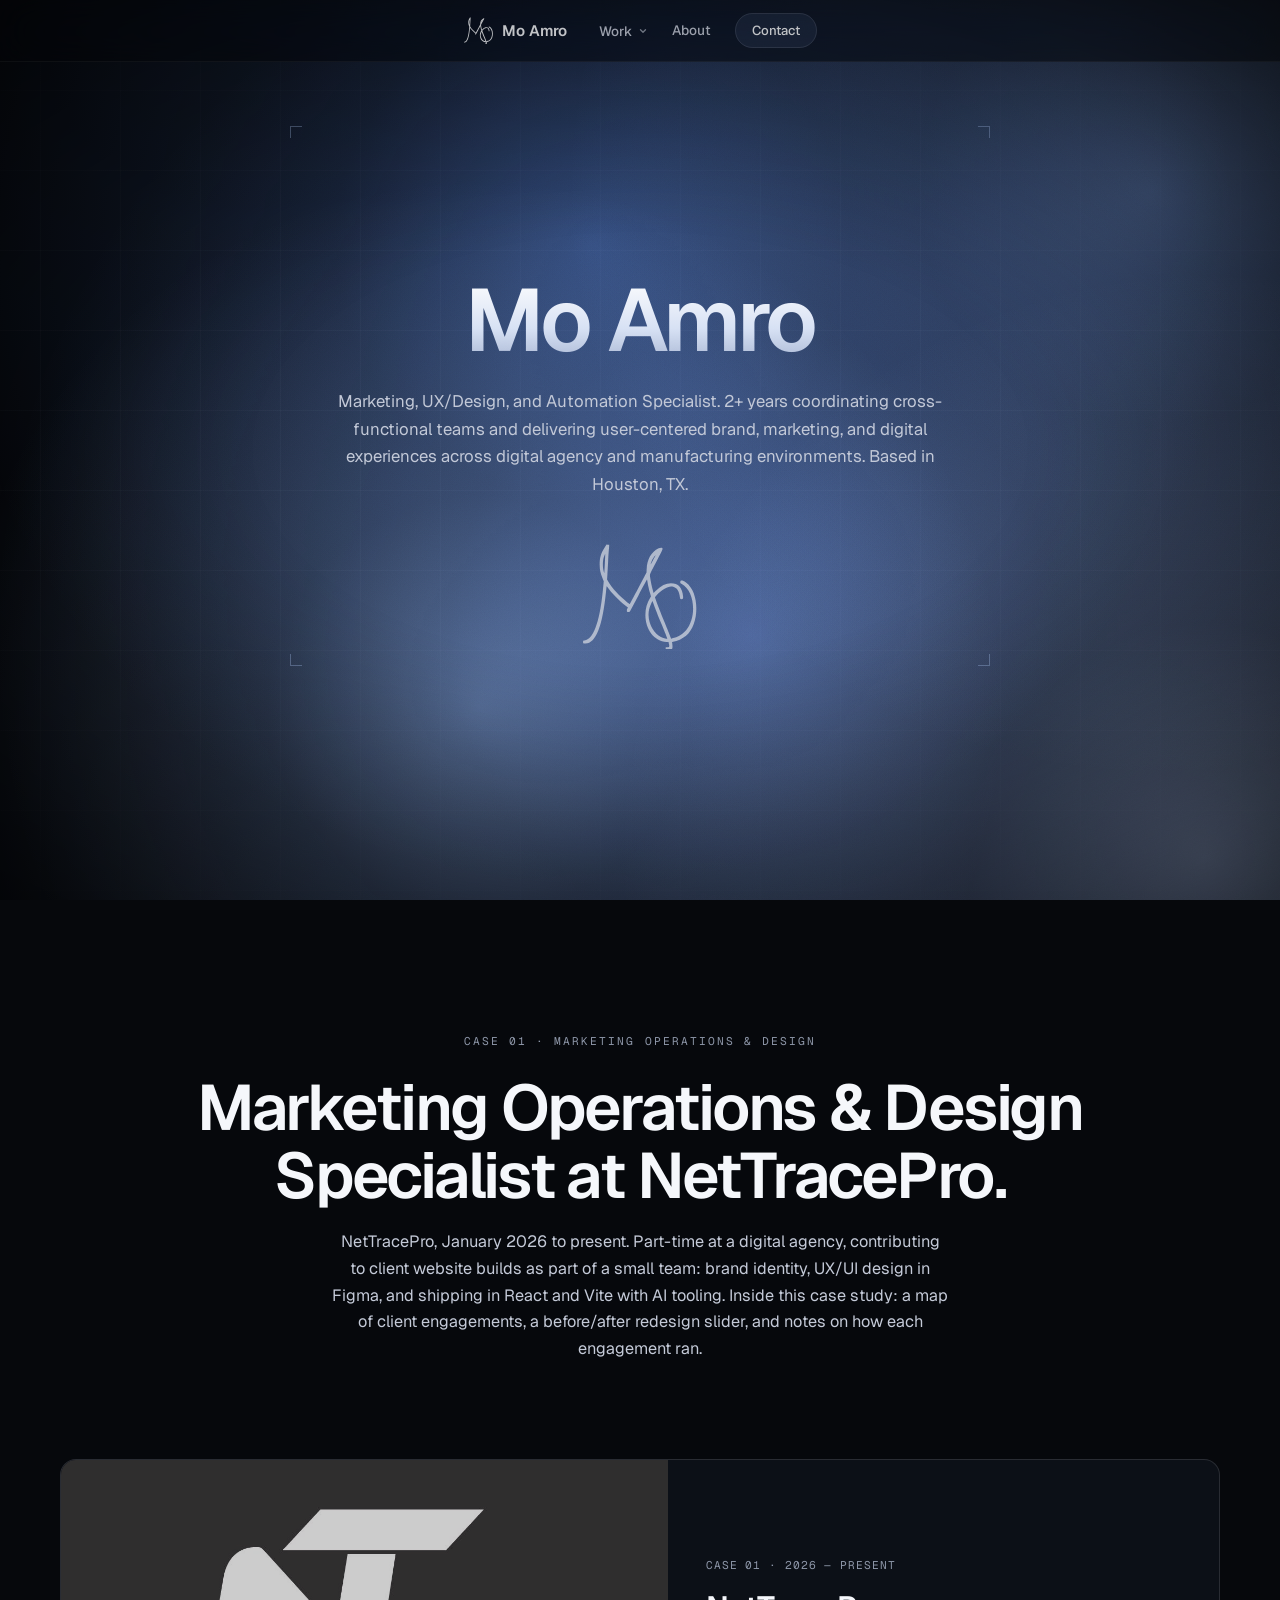
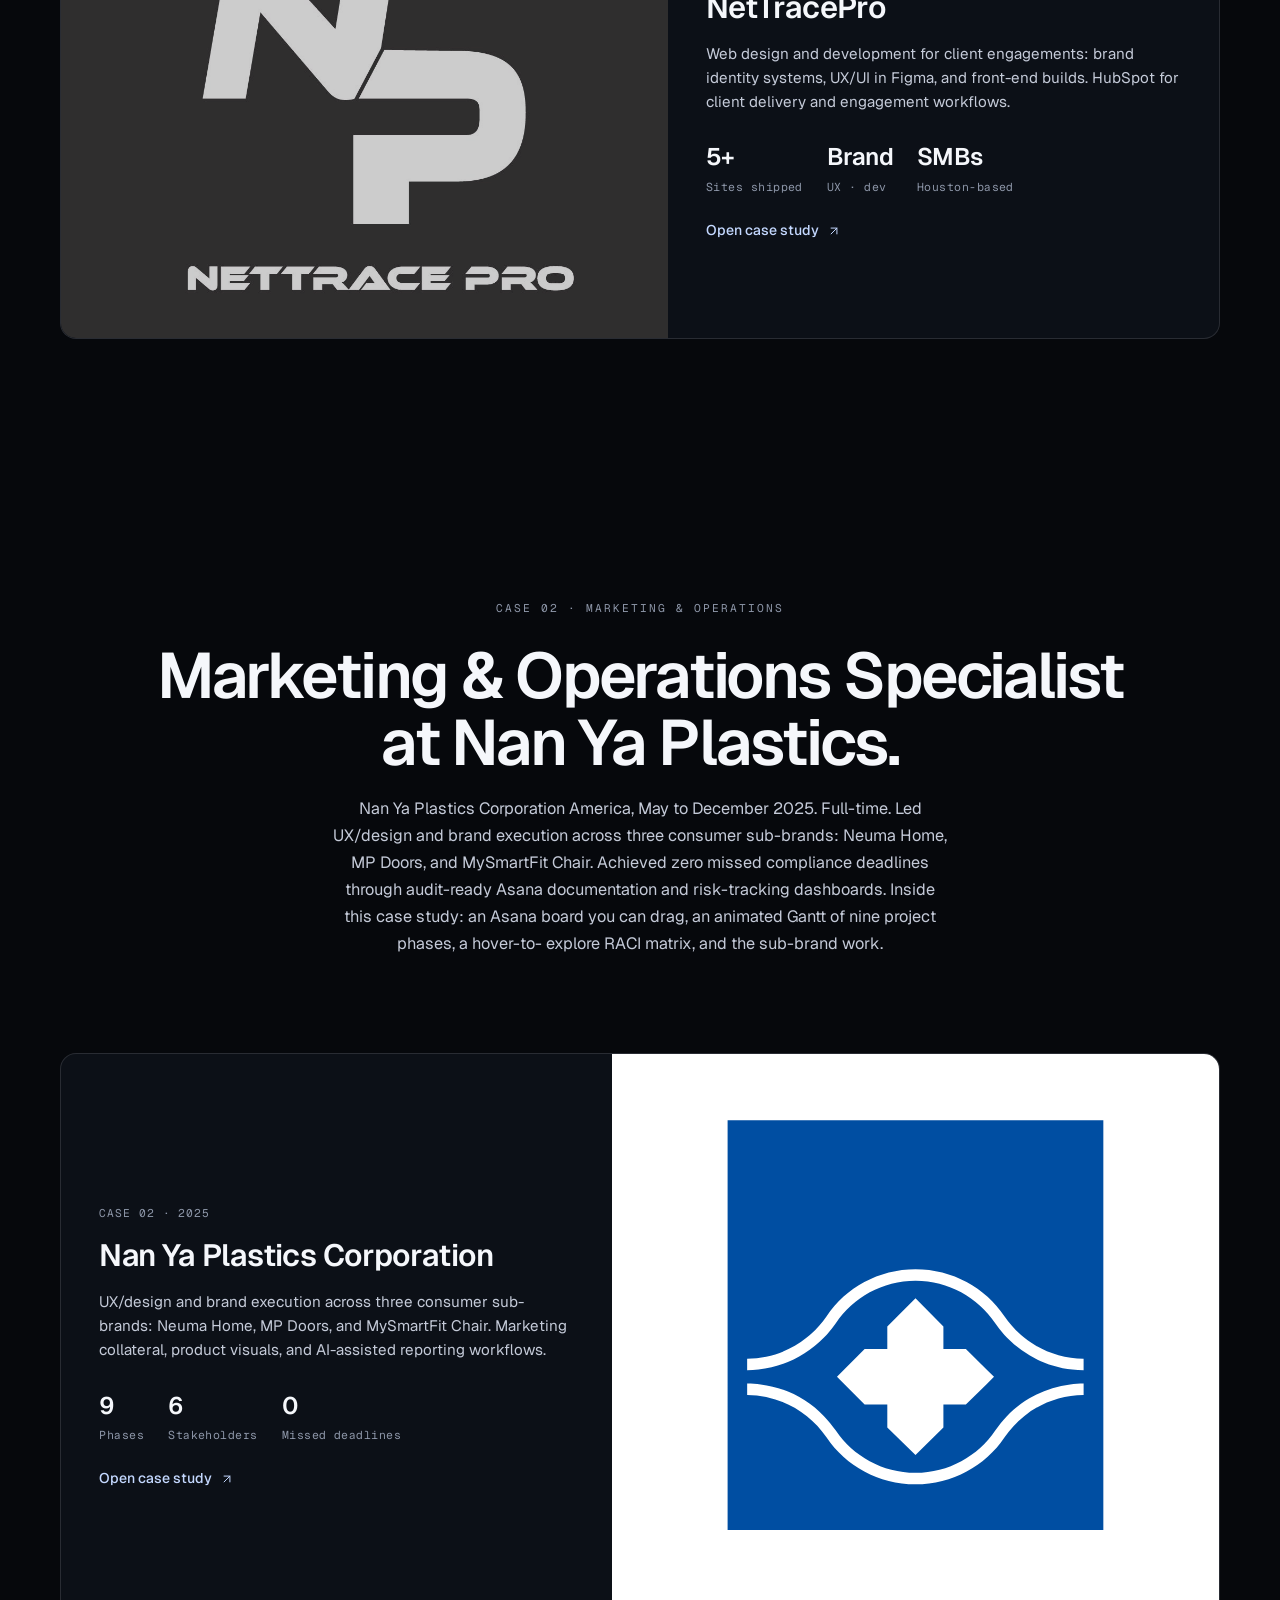
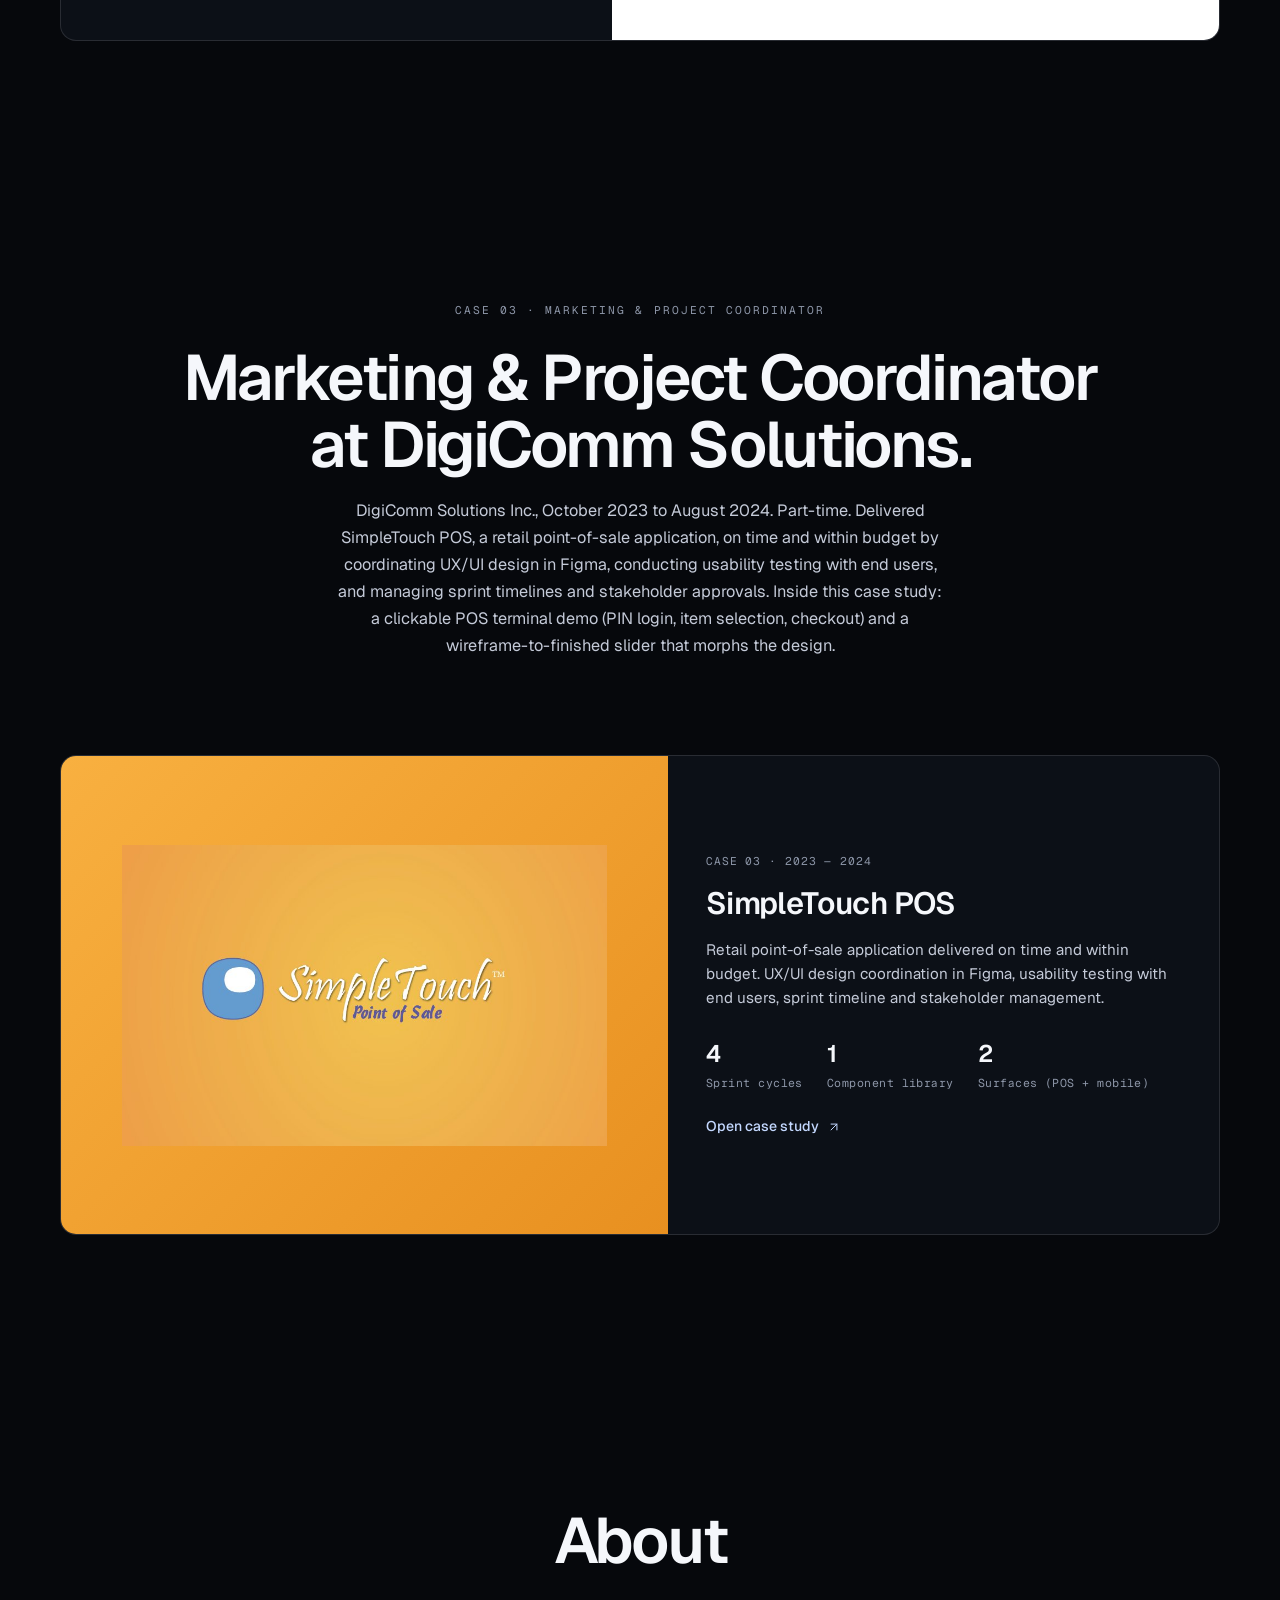
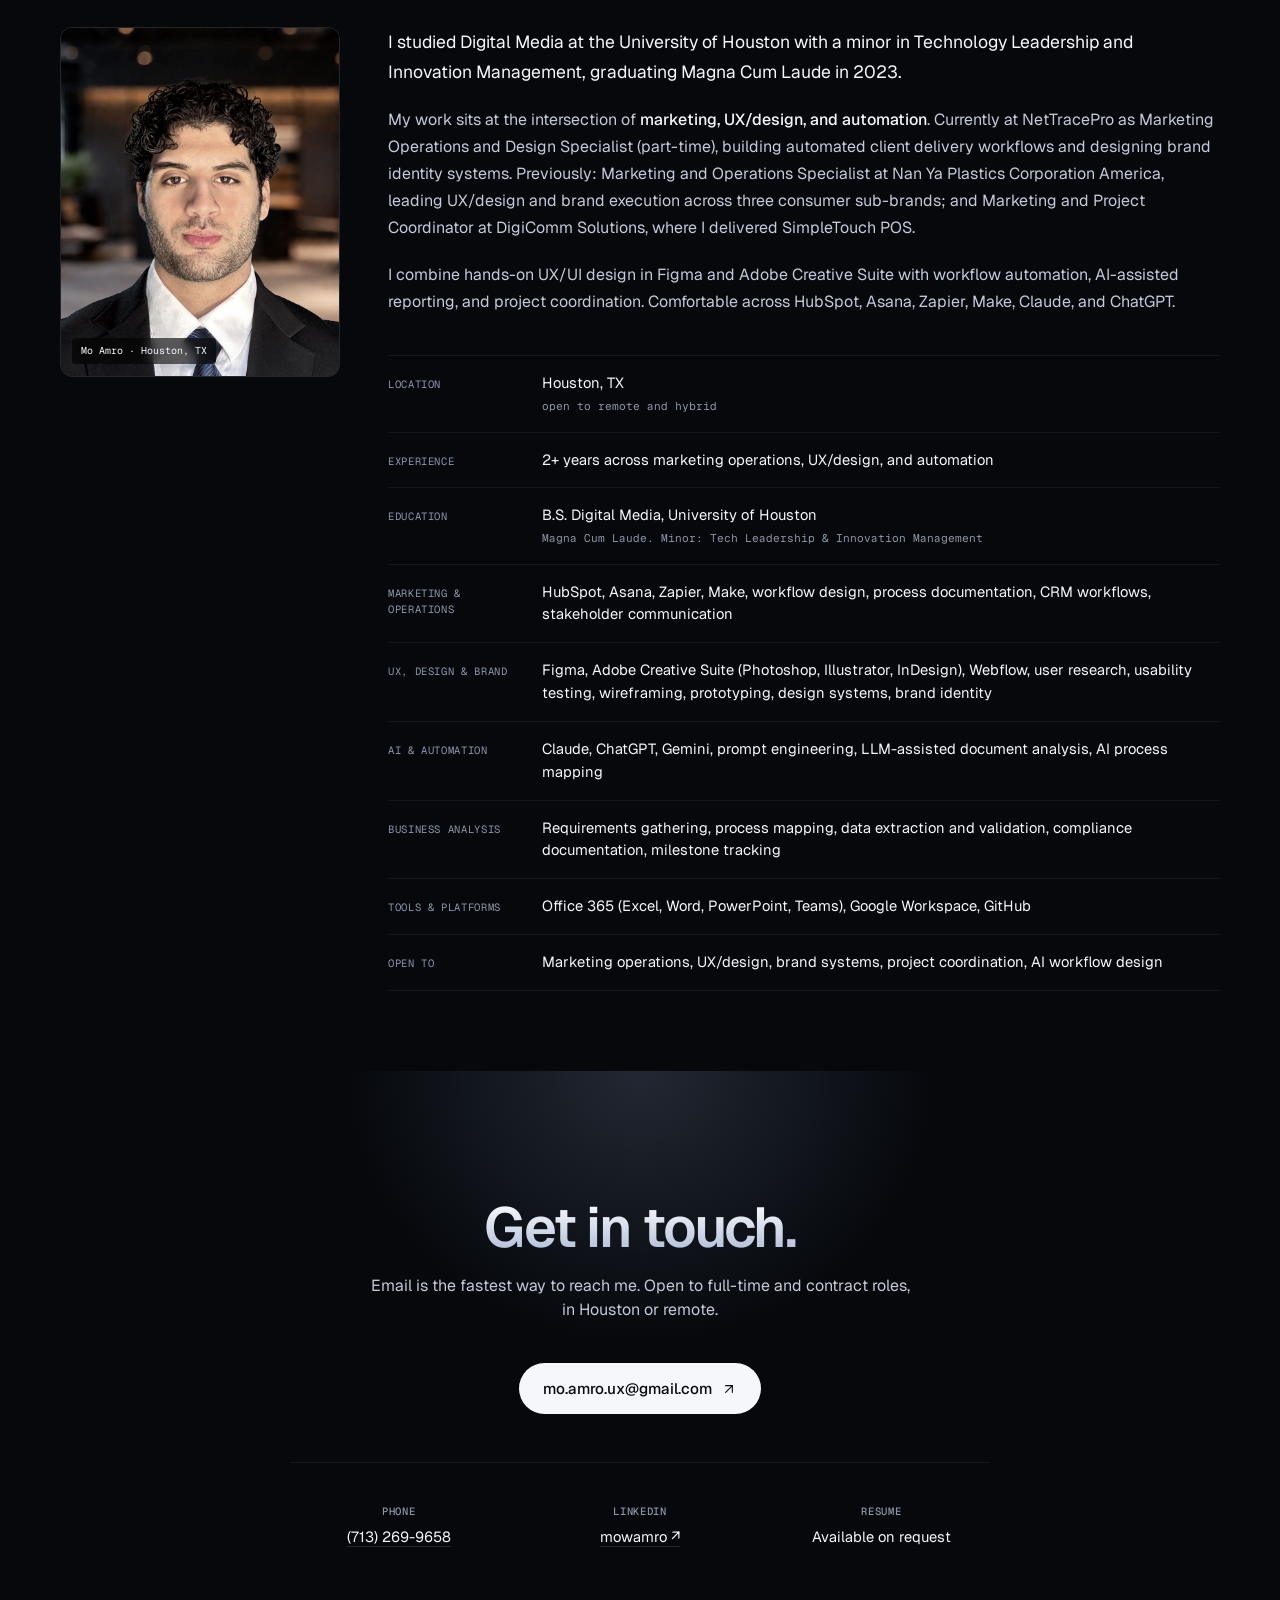
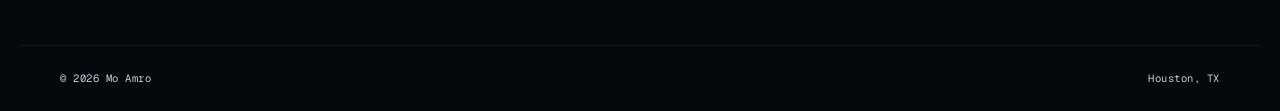
==== index.html @ aa701a17 "Initial portfolio build" ====
<!doctype html>
<html lang="en">
<head>
<meta charset="utf-8" />
<meta name="viewport" content="width=device-width,initial-scale=1" />
<title>Mo Amro · Marketing, UX/Design, Automation</title>
<meta name="description" content="Mo Amro. Marketing, UX/Design, and Automation Specialist in Houston, TX. Portfolio of work across NetTracePro, Nan Ya Plastics, and DigiComm." />
<meta name="theme-color" content="#06080c" />
<link rel="icon" href="data:image/svg+xml,%3Csvg xmlns='http://www.w3.org/2000/svg' viewBox='0 0 100 100'%3E%3Crect width='100' height='100' rx='20' fill='%2306080c'/%3E%3Ctext x='50' y='66' font-family='sans-serif' font-weight='700' font-size='52' text-anchor='middle' fill='%238ab4ff'%3EM%3C/text%3E%3C/svg%3E" />

<link rel="stylesheet" href="/assets/site.css">
</head>
<body>

<div class="grid-bg"></div>

<nav class="site-nav">
 <a href="/" class="mark">
      <svg class="mark-svg" viewBox="0 0 540 490" aria-hidden="true">
        <path fill="currentColor" d="M386.2,486.2 L386.5,482.5L393.5,482.2 C402.9,481.8 403.6,480.2 400.4,466.4 L398.7,459.3L390.1,458.7 C335.5,454.8 295.7,404.0 295.7,338.5 C295.7,309.6 302.8,284.5 318.3,259.6 L320.7,255.8L316.3,240.7 C311.5,223.7 306.7,202.7 304.9,190.0 C304.2,185.3 303.4,181.2 303.1,180.8 C302.8,180.5 285.3,212.6 264.3,252.3 L226.2,324.5L221.0,324.8 C218.1,325.0 215.2,324.6 214.4,323.9 C212.2,322.1 212.7,315.5 215.5,310.0 L218.0,305.1L207.8,297.3 C178.3,275.0 143.0,239.0 127.2,215.3 C125.3,212.3 123.5,210.2 123.3,210.4 C123.0,210.7 121.8,221.1 120.5,233.7 C104.7,389.2 75.5,463.4 29.3,465.8 C19.2,466.3 18.0,465.6 18.0,459.1 C18.0,453.6 19.2,452.0 23.7,452.0 C25.5,452.0 29.1,451.3 31.7,450.4 C69.4,437.6 95.4,354.9 108.5,206.2 L110.1,187.9L105.1,176.2 C95.4,153.5 92.0,137.1 92.0,112.9 C92.0,82.5 98.8,60.3 116.3,34.2 L122.5,24.9L128.5,25.2 L134.5,25.5L134.4,31.5 C134.4,34.8 133.8,41.5 133.2,46.5 C132.6,51.5 131.1,73.7 130.0,96.0 C128.9,118.3 127.3,146.5 126.5,158.7 L125.0,180.9L129.6,188.7 C148.4,220.6 179.2,254.2 215.4,282.4 C220.8,286.6 225.7,289.7 226.1,289.3 C226.6,288.8 243.6,257.1 263.8,218.9 L300.7,149.4L301.3,135.4 C303.6,89.6 321.2,58.6 354.7,41.6 C360.4,38.8 368.6,38.0 370.8,40.2 C374.5,43.9 372.9,47.5 344.0,102.0 C312.5,161.4 314.8,155.1 317.6,175.2 C319.6,190.1 323.2,207.0 328.1,225.5 L332.1,240.5L342.3,230.4 C365.0,208.1 387.3,197.0 409.6,197.0 C442.6,197.0 460.7,216.6 463.6,255.4 C464.4,266.4 463.5,268.0 456.6,268.0 C451.2,268.0 450.3,266.9 449.5,260.0 C446.2,231.1 435.5,215.9 415.6,211.8 C398.5,208.2 368.4,224.7 346.5,249.8 L338.2,259.3L342.2,270.9 C349.6,292.5 362.8,326.4 380.3,368.6 C389.9,391.7 400.6,418.0 404.0,427.1 C407.4,436.1 410.3,443.7 410.5,443.8 C411.5,444.9 432.3,438.5 440.4,434.7 C470.1,420.6 489.2,397.6 500.3,362.3 C520.5,298.4 500.9,223.9 457.9,201.0 C451.9,197.8 451.0,196.6 451.0,191.9 C451.0,181.7 460.8,182.4 476.6,193.5 C538.1,237.1 538.2,378.9 476.9,430.9 C461.2,444.2 437.4,455.1 419.0,457.6 C414.8,458.1 414.0,458.6 414.5,459.9 C415.7,462.9 417.0,478.2 416.5,481.9 C415.0,490.9 416.7,490.0 400.4,490.0 L385.9,490.0L386.2,486.2 Z M391.1,437.2 C386.8,425.7 381.7,413.0 366.5,376.5 C349.7,336.1 341.6,315.7 333.5,293.2 L327.3,276.0L322.2,286.7 C308.1,316.6 306.0,345.2 315.9,374.0 C329.3,413.3 355.2,438.4 388.2,443.9 C391.1,444.4 393.6,444.8 393.7,444.9 C393.8,444.9 392.7,441.5 391.1,437.2 Z M115.0,109.2 C116.2,86.5 117.0,67.6 116.7,67.4 C115.9,66.5 110.4,81.9 108.4,90.5 C105.3,103.9 105.8,126.4 109.5,140.9 C111.1,147.2 112.5,151.9 112.6,151.4 C112.8,150.9 113.9,131.9 115.0,109.2 Z M334.9,84.8 C338.9,77.2 341.9,71.0 341.7,71.0 C341.4,71.0 338.7,74.3 335.7,78.2 C329.3,86.6 324.9,94.9 321.4,105.1 C316.9,118.6 317.5,117.7 334.9,84.8 Z"/>
      </svg>
      <span class="mark-text">Mo Amro</span>
    </a>
 <ul>
 <li class="nav-has-drop">
 <button type="button" class="nav-drop-trigger" aria-haspopup="true" aria-expanded="false">
 Work
 <svg class="nav-caret" width="10" height="10" viewBox="0 0 12 12" fill="none" stroke="currentColor" stroke-width="1.6" stroke-linecap="round" stroke-linejoin="round" aria-hidden="true"><path d="M3 4.5l3 3 3-3"/></svg>
 </button>
 <div class="nav-drop">
 <a href="/case/nettracepro" data-nav="nettracepro" class="nav-drop-item">
 <div class="nav-drop-num">01</div>
 <div class="nav-drop-meta">
 <div class="nav-drop-title">NetTracePro</div>
 <div class="nav-drop-sub">Marketing operations &amp; design</div>
 </div>
 </a>
 <a href="/case/nan-ya-plastics" data-nav="nan-ya-plastics" class="nav-drop-item">
 <div class="nav-drop-num">02</div>
 <div class="nav-drop-meta">
 <div class="nav-drop-title">Nan Ya Plastics</div>
 <div class="nav-drop-sub">Marketing &amp; operations</div>
 </div>
 </a>
 <a href="/case/simpletouch" data-nav="simpletouch" class="nav-drop-item">
 <div class="nav-drop-num">03</div>
 <div class="nav-drop-meta">
 <div class="nav-drop-title">SimpleTouch POS</div>
 <div class="nav-drop-sub">Marketing &amp; project coordination</div>
 </div>
 </a>
 </div>
 </li>
 <li><a href="#about">About</a></li>
 <li class="cta-li"><a href="#contact" class="cta">Contact</a></li>
 </ul>
</nav>

<!-- ============ CINEMATIC HERO ============ -->
<header class="hero" id="top">
 <canvas class="hero-canvas" aria-hidden="true"></canvas>
 <div class="bracket-frame"><span></span><span></span><span></span><span></span></div>

 <div class="hero-inner">
 <h1 class="headline">
 Mo Amro
 </h1>

 <p class="hero-sub">
 Marketing, UX/Design, and Automation Specialist. 2+ years coordinating
 cross-functional teams and delivering user-centered brand, marketing,
 and digital experiences across digital agency and manufacturing
 environments. Based in Houston, TX.
 </p>
 <div class="hero-mark" aria-hidden="true">
  <svg viewBox="0 0 540 490" preserveAspectRatio="xMidYMid meet">
   <path fill="currentColor" d="M386.2,486.2 L386.5,482.5L393.5,482.2 C402.9,481.8 403.6,480.2 400.4,466.4 L398.7,459.3L390.1,458.7 C335.5,454.8 295.7,404.0 295.7,338.5 C295.7,309.6 302.8,284.5 318.3,259.6 L320.7,255.8L316.3,240.7 C311.5,223.7 306.7,202.7 304.9,190.0 C304.2,185.3 303.4,181.2 303.1,180.8 C302.8,180.5 285.3,212.6 264.3,252.3 L226.2,324.5L221.0,324.8 C218.1,325.0 215.2,324.6 214.4,323.9 C212.2,322.1 212.7,315.5 215.5,310.0 L218.0,305.1L207.8,297.3 C178.3,275.0 143.0,239.0 127.2,215.3 C125.3,212.3 123.5,210.2 123.3,210.4 C123.0,210.7 121.8,221.1 120.5,233.7 C104.7,389.2 75.5,463.4 29.3,465.8 C19.2,466.3 18.0,465.6 18.0,459.1 C18.0,453.6 19.2,452.0 23.7,452.0 C25.5,452.0 29.1,451.3 31.7,450.4 C69.4,437.6 95.4,354.9 108.5,206.2 L110.1,187.9L105.1,176.2 C95.4,153.5 92.0,137.1 92.0,112.9 C92.0,82.5 98.8,60.3 116.3,34.2 L122.5,24.9L128.5,25.2 L134.5,25.5L134.4,31.5 C134.4,34.8 133.8,41.5 133.2,46.5 C132.6,51.5 131.1,73.7 130.0,96.0 C128.9,118.3 127.3,146.5 126.5,158.7 L125.0,180.9L129.6,188.7 C148.4,220.6 179.2,254.2 215.4,282.4 C220.8,286.6 225.7,289.7 226.1,289.3 C226.6,288.8 243.6,257.1 263.8,218.9 L300.7,149.4L301.3,135.4 C303.6,89.6 321.2,58.6 354.7,41.6 C360.4,38.8 368.6,38.0 370.8,40.2 C374.5,43.9 372.9,47.5 344.0,102.0 C312.5,161.4 314.8,155.1 317.6,175.2 C319.6,190.1 323.2,207.0 328.1,225.5 L332.1,240.5L342.3,230.4 C365.0,208.1 387.3,197.0 409.6,197.0 C442.6,197.0 460.7,216.6 463.6,255.4 C464.4,266.4 463.5,268.0 456.6,268.0 C451.2,268.0 450.3,266.9 449.5,260.0 C446.2,231.1 435.5,215.9 415.6,211.8 C398.5,208.2 368.4,224.7 346.5,249.8 L338.2,259.3L342.2,270.9 C349.6,292.5 362.8,326.4 380.3,368.6 C389.9,391.7 400.6,418.0 404.0,427.1 C407.4,436.1 410.3,443.7 410.5,443.8 C411.5,444.9 432.3,438.5 440.4,434.7 C470.1,420.6 489.2,397.6 500.3,362.3 C520.5,298.4 500.9,223.9 457.9,201.0 C451.9,197.8 451.0,196.6 451.0,191.9 C451.0,181.7 460.8,182.4 476.6,193.5 C538.1,237.1 538.2,378.9 476.9,430.9 C461.2,444.2 437.4,455.1 419.0,457.6 C414.8,458.1 414.0,458.6 414.5,459.9 C415.7,462.9 417.0,478.2 416.5,481.9 C415.0,490.9 416.7,490.0 400.4,490.0 L385.9,490.0L386.2,486.2 Z M391.1,437.2 C386.8,425.7 381.7,413.0 366.5,376.5 C349.7,336.1 341.6,315.7 333.5,293.2 L327.3,276.0L322.2,286.7 C308.1,316.6 306.0,345.2 315.9,374.0 C329.3,413.3 355.2,438.4 388.2,443.9 C391.1,444.4 393.6,444.8 393.7,444.9 C393.8,444.9 392.7,441.5 391.1,437.2 Z M115.0,109.2 C116.2,86.5 117.0,67.6 116.7,67.4 C115.9,66.5 110.4,81.9 108.4,90.5 C105.3,103.9 105.8,126.4 109.5,140.9 C111.1,147.2 112.5,151.9 112.6,151.4 C112.8,150.9 113.9,131.9 115.0,109.2 Z M334.9,84.8 C338.9,77.2 341.9,71.0 341.7,71.0 C341.4,71.0 338.7,74.3 335.7,78.2 C329.3,86.6 324.9,94.9 321.4,105.1 C316.9,118.6 317.5,117.7 334.9,84.8 Z"/>
  </svg>
 </div>
 </div>
 </div>
</header>

<!-- ============ CASE 01, NETTRACEPRO ============ -->
<div class="section-announce reveal" id="case-1">
 <div class="announce-tag">CASE 01 · MARKETING OPERATIONS &amp; DESIGN</div>
 <h2 class="announce-title">Marketing Operations &amp; Design Specialist at NetTracePro.</h2>
 <p class="announce-sub">
 NetTracePro, January 2026 to present. Part-time at a digital agency,
 contributing to client website builds as part of a small team: brand
 identity, UX/UI design in Figma, and shipping in React and Vite with
 AI tooling. Inside this case study: a map of client engagements, a
 before/after redesign slider, and notes on how each engagement ran.
 </p>
</div>

<div class="case-preview reveal">
 <a href="/case/nettracepro" class="preview-frame">
 <div class="preview-visual">
 <img src="/assets/nettrace-logo.jpg" alt="NetTracePro studio brand mark" loading="lazy" />
 </div>
 <div class="preview-text">
 <div class="preview-num">CASE 01 · 2026 — PRESENT</div>
 <h3 class="preview-title">NetTracePro</h3>
 <p class="preview-summary">
 Web design and development for client engagements: brand identity
 systems, UX/UI in Figma, and front-end builds. HubSpot for client
 delivery and engagement workflows.
 </p>
 <div class="preview-stats">
 <div class="ps"><strong>5+</strong>Sites shipped</div>
 <div class="ps"><strong>Brand</strong>UX · dev</div>
 <div class="ps"><strong>SMBs</strong>Houston-based</div>
 </div>
 <div class="preview-cta">
 Open case study
 <svg width="14" height="14" viewBox="0 0 24 24" fill="none" stroke="currentColor" stroke-width="1.7" stroke-linecap="round" stroke-linejoin="round"><path d="M7 17L17 7"/><path d="M7 7h10v10"/></svg>
 </div>
 </div>
 </a>
</div>

<!-- ============ CASE 02, NEUMA ============ -->
<div class="section-announce reveal">
 <div class="announce-tag">CASE 02 · MARKETING &amp; OPERATIONS</div>
 <h2 class="announce-title">Marketing &amp; Operations Specialist at Nan Ya Plastics.</h2>
 <p class="announce-sub">
 Nan Ya Plastics Corporation America, May to December 2025. Full-time.
 Led UX/design and brand execution across three consumer sub-brands:
 Neuma Home, MP Doors, and MySmartFit Chair. Achieved zero missed
 compliance deadlines through audit-ready Asana documentation and
 risk-tracking dashboards. Inside this case study: an Asana board
 you can drag, an animated Gantt of nine project phases, a hover-to-
 explore RACI matrix, and the sub-brand work.
 </p>
</div>

<div class="case-preview reveal">
 <a href="/case/nan-ya-plastics" class="preview-frame reverse">
 <div class="preview-visual is-logo is-logo--white">
 <img src="/assets/nanya-logo.svg" alt="Nan Ya Plastics corporate logo" loading="lazy" />
 </div>
 <div class="preview-text">
 <div class="preview-num">CASE 02 · 2025</div>
 <h3 class="preview-title">Nan Ya Plastics Corporation</h3>
 <p class="preview-summary">
 UX/design and brand execution across three consumer sub-brands:
 Neuma Home, MP Doors, and MySmartFit Chair. Marketing collateral,
 product visuals, and AI-assisted reporting workflows.
 </p>
 <div class="preview-stats">
 <div class="ps"><strong>9</strong>Phases</div>
 <div class="ps"><strong>6</strong>Stakeholders</div>
 <div class="ps"><strong>0</strong>Missed deadlines</div>
 </div>
 <div class="preview-cta">
 Open case study
 <svg width="14" height="14" viewBox="0 0 24 24" fill="none" stroke="currentColor" stroke-width="1.7" stroke-linecap="round" stroke-linejoin="round"><path d="M7 17L17 7"/><path d="M7 7h10v10"/></svg>
 </div>
 </div>
 </a>
</div>

<!-- ============ CASE 03, SIMPLETOUCH ============ -->
<div class="section-announce reveal">
 <div class="announce-tag">CASE 03 · MARKETING &amp; PROJECT COORDINATOR</div>
 <h2 class="announce-title">Marketing &amp; Project Coordinator at DigiComm Solutions.</h2>
 <p class="announce-sub">
 DigiComm Solutions Inc., October 2023 to August 2024. Part-time.
 Delivered SimpleTouch POS, a retail point-of-sale application, on
 time and within budget by coordinating UX/UI design in Figma,
 conducting usability testing with end users, and managing sprint
 timelines and stakeholder approvals. Inside this case study: a
 clickable POS terminal demo (PIN login, item selection, checkout)
 and a wireframe-to-finished slider that morphs the design.
 </p>
</div>

<div class="case-preview reveal">
 <a href="/case/simpletouch" class="preview-frame">
 <div class="preview-visual is-logo is-logo--orange">
 <img src="/assets/simpletouch-logo.png" alt="SimpleTouch Point of Sale brand mark" loading="lazy" />
 </div>
 <div class="preview-text">
 <div class="preview-num">CASE 03 · 2023 — 2024</div>
 <h3 class="preview-title">SimpleTouch POS</h3>
 <p class="preview-summary">
 Retail point-of-sale application delivered on time and within budget.
 UX/UI design coordination in Figma, usability testing with end users,
 sprint timeline and stakeholder management.
 </p>
 <div class="preview-stats">
 <div class="ps"><strong>4</strong>Sprint cycles</div>
 <div class="ps"><strong>1</strong>Component library</div>
 <div class="ps"><strong>2</strong>Surfaces (POS + mobile)</div>
 </div>
 <div class="preview-cta">
 Open case study
 <svg width="14" height="14" viewBox="0 0 24 24" fill="none" stroke="currentColor" stroke-width="1.7" stroke-linecap="round" stroke-linejoin="round"><path d="M7 17L17 7"/><path d="M7 7h10v10"/></svg>
 </div>
 </div>
 </a>
</div>

<!-- ============ ABOUT ============ -->
<section class="about-shell" id="about">
 <div class="section-announce reveal" style="padding-top: 4rem;">
 
 <h2 class="announce-title">About</h2>
 </div>

 <div class="about-grid reveal">
 <div class="about-portrait">
 <img src="/assets/headshot.jpg" alt="Mo Amro" />
 </div>
 <div class="about-text">
 <p>
 I studied Digital Media at the University of Houston with a minor
 in Technology Leadership and Innovation Management, graduating
 Magna Cum Laude in 2023.
 </p>
 <p>
 My work sits at the intersection of <strong>marketing, UX/design, and automation</strong>.
 Currently at NetTracePro as Marketing Operations and Design Specialist (part-time),
 building automated client delivery workflows and designing brand identity systems.
 Previously: Marketing and Operations Specialist at Nan Ya Plastics Corporation America,
 leading UX/design and brand execution across three consumer sub-brands; and
 Marketing and Project Coordinator at DigiComm Solutions, where I delivered SimpleTouch POS.
 </p>
 <p>
 I combine hands-on UX/UI design in Figma and Adobe Creative Suite with
 workflow automation, AI-assisted reporting, and project coordination.
 Comfortable across HubSpot, Asana, Zapier, Make, Claude, and ChatGPT.
 </p>

 <div class="spec-sheet">
 <div class="spec-row">
 <div class="label">Location</div>
 <div class="value">Houston, TX <span class="meta">open to remote and hybrid</span></div>
 </div>
 <div class="spec-row">
 <div class="label">Experience</div>
 <div class="value">2+ years across marketing operations, UX/design, and automation</div>
 </div>
 <div class="spec-row">
 <div class="label">Education</div>
 <div class="value">B.S. Digital Media, University of Houston <span class="meta">Magna Cum Laude. Minor: Tech Leadership &amp; Innovation Management</span></div>
 </div>
 <div class="spec-row">
 <div class="label">Marketing &amp; Operations</div>
 <div class="value">HubSpot, Asana, Zapier, Make, workflow design, process documentation, CRM workflows, stakeholder communication</div>
 </div>
 <div class="spec-row">
 <div class="label">UX, Design &amp; Brand</div>
 <div class="value">Figma, Adobe Creative Suite (Photoshop, Illustrator, InDesign), Webflow, user research, usability testing, wireframing, prototyping, design systems, brand identity</div>
 </div>
 <div class="spec-row">
 <div class="label">AI &amp; Automation</div>
 <div class="value">Claude, ChatGPT, Gemini, prompt engineering, LLM-assisted document analysis, AI process mapping</div>
 </div>
 <div class="spec-row">
 <div class="label">Business Analysis</div>
 <div class="value">Requirements gathering, process mapping, data extraction and validation, compliance documentation, milestone tracking</div>
 </div>
 <div class="spec-row">
 <div class="label">Tools &amp; Platforms</div>
 <div class="value">Office 365 (Excel, Word, PowerPoint, Teams), Google Workspace, GitHub</div>
 </div>
 <div class="spec-row">
 <div class="label">Open to</div>
 <div class="value">Marketing operations, UX/design, brand systems, project coordination, AI workflow design</div>
 </div>
 </div>
 </div>
 </div>
</section>

<!-- ============ CONTACT ============ -->
<section class="contact" id="contact">
 <h2 class="contact-headline">Get in touch.</h2>
 <p class="contact-sub">
 Email is the fastest way to reach me. Open to full-time and contract roles,
 in Houston or remote.
 </p>

 <a class="contact-cta" href="mailto:mo.amro.ux@gmail.com">
 mo.amro.ux@gmail.com
 <svg width="16" height="16" viewBox="0 0 24 24" fill="none" stroke="currentColor" stroke-width="1.7" stroke-linecap="round" stroke-linejoin="round"><path d="M7 17L17 7"/><path d="M7 7h10v10"/></svg>
 </a>

 <div class="contact-meta">
 <div><h6>Phone</h6><p><a href="tel:+17132699658">(713) 269-9658</a></p></div>
 <div><h6>LinkedIn</h6><p><a href="https://www.linkedin.com/in/mowamro/" target="_blank" rel="noopener noreferrer">mowamro ↗</a></p></div>
 <div><h6>Resume</h6><p>Available on request</p></div>
 </div>
</section>

<footer class="site-footer">
 <span>© <span data-year>2026</span> Mo Amro</span>
 <span>Houston, TX</span>
</footer>

<script src="/assets/site.js" defer></script>
</body>
</html>
---- assets/site.css ----
/* ============================================================
   MO AMRO — v6
   Cinematic landing + three interactive case study experiences
   ============================================================ */

@import url('https://fonts.googleapis.com/css2?family=Geist:wght@300;400;500;600;700;800;900&family=Geist+Mono:wght@400;500;600&display=swap');

:root {
  --bg:        #06080c;
  --bg-1:      #0a0d12;
  --bg-2:      #0f131a;
  --bg-3:      #161b24;
  --bg-card:   #0c1017;
  --bg-cell:   #0a0e15;

  --ink:       #f5f7fb;
  --ink-2:     #c4cad8;
  --ink-3:     #8d96a8;
  --ink-4:     #4d5667;

  --line:      rgba(245, 247, 251, 0.06);
  --line-2:    rgba(245, 247, 251, 0.12);
  --line-3:    rgba(245, 247, 251, 0.20);
  --line-grid: rgba(245, 247, 251, 0.035);

  --accent:        #8ab4ff;
  --accent-2:      #c4d8ff;
  --accent-soft:   rgba(138, 180, 255, 0.10);
  --accent-glow:   rgba(138, 180, 255, 0.45);
  --accent-bleed:  rgba(180, 210, 255, 0.32);

  --hot:           #ffe066;
  --hot-soft:      rgba(255, 224, 102, 0.10);
  --green:         #4ade80;
  --green-soft:    rgba(74, 222, 128, 0.10);
  --purple:        #c084fc;
  --pink:          #f472b6;

  --display: 'Geist', -apple-system, BlinkMacSystemFont, system-ui, sans-serif;
  --sans:    'Geist', -apple-system, BlinkMacSystemFont, system-ui, sans-serif;
  --mono:    'Geist Mono', ui-monospace, 'JetBrains Mono', Menlo, monospace;

  --maxw:        1240px;
  --maxw-narrow: 880px;
  --maxw-prose:  640px;
  --gutter:      clamp(1.25rem, 4vw, 2.5rem);

  --ease: cubic-bezier(0.16, 1, 0.3, 1);
  --ease-snap: cubic-bezier(0.65, 0, 0.35, 1);
}

* { box-sizing: border-box; margin: 0; padding: 0; }
html { scroll-behavior: smooth; }
body {
  font-family: var(--sans);
  background: var(--bg);
  color: var(--ink);
  -webkit-font-smoothing: antialiased;
  -moz-osx-font-smoothing: grayscale;
  line-height: 1.55;
  overflow-x: hidden;
  font-feature-settings: "ss01", "cv11";
}
::selection { background: var(--accent); color: var(--bg); }
img { display: block; max-width: 100%; }
a { color: inherit; text-decoration: none; }
button { font-family: inherit; cursor: pointer; border: none; background: none; color: inherit; }

/* ============== ATMOSPHERE ============== */
.grid-bg {
  position: fixed;
  inset: 0;
  z-index: 0;
  pointer-events: none;
  background-image:
    linear-gradient(to right, var(--line-grid) 1px, transparent 1px),
    linear-gradient(to bottom, var(--line-grid) 1px, transparent 1px);
  background-size: 80px 80px;
  background-position: center center;
  mask-image: radial-gradient(ellipse 90% 70% at center, #000 30%, transparent 100%);
  -webkit-mask-image: radial-gradient(ellipse 90% 70% at center, #000 30%, transparent 100%);
}
body::before {
  content: ""; position: fixed; inset: 0;
  background: radial-gradient(ellipse 100% 80% at center, transparent 30%, rgba(0,0,0,0.5) 100%);
  pointer-events: none; z-index: 1001;
}
body::after {
  content: ""; position: fixed; inset: 0;
  background-image: url("data:image/svg+xml;utf8,<svg xmlns='http://www.w3.org/2000/svg' width='220' height='220'><filter id='n'><feTurbulence type='fractalNoise' baseFrequency='0.92' numOctaves='2' stitchTiles='stitch'/><feColorMatrix values='0 0 0 0 0 0 0 0 0 0 0 0 0 0 0 0 0 0 0.4 0'/></filter><rect width='100%' height='100%' filter='url(%23n)' opacity='0.5'/></svg>");
  opacity: 0.22; mix-blend-mode: overlay;
  pointer-events: none; z-index: 1000;
}

/* ============== CINEMATIC HERO CANVAS (landing hero) ==============
   Replaces the old static gradient + beam-fan with a JS-driven noise field.
   The canvas is rendered every frame; the JS engine in site.js does the work. */
.hero-canvas {
  position: absolute;
  top: 0; left: 0;
  width: 100%;
  height: 130vh;
  pointer-events: none;
  z-index: 1;
  display: block;
}

/* Reduced-motion users get a static fallback gradient via background.
   The canvas itself never paints (the JS bails early), but we still need
   visible light in the hero, so we give the canvas a fallback background. */
@media (prefers-reduced-motion: reduce) {
  .hero-canvas {
    background:
      radial-gradient(ellipse 38% 80% at 50% 0%,
        rgba(140, 180, 240, 0.18) 0%,
        transparent 70%),
      radial-gradient(ellipse 18% 90% at 50% 0%,
        rgba(220, 230, 255, 0.5) 0%,
        rgba(180, 210, 255, 0.30) 25%,
        rgba(140, 180, 240, 0.12) 50%,
        transparent 75%);
  }
}


/* Crosshair brackets framing hero title */
.bracket-frame {
  position: absolute;
  top: 14%; left: 50%;
  transform: translateX(-50%);
  width: min(700px, 80vw);
  height: 60%;
  pointer-events: none;
  z-index: 4;
}
.bracket-frame span {
  position: absolute;
  width: 12px; height: 12px;
  border: 1px solid rgba(180, 210, 255, 0.35);
}
.bracket-frame span:nth-child(1) { top: 0; left: 0; border-right: none; border-bottom: none; }
.bracket-frame span:nth-child(2) { top: 0; right: 0; border-left: none; border-bottom: none; }
.bracket-frame span:nth-child(3) { bottom: 0; left: 0; border-right: none; border-top: none; }
.bracket-frame span:nth-child(4) { bottom: 0; right: 0; border-left: none; border-top: none; }

/* ============== NAV ============== */
nav.site-nav {
  position: fixed; top: 0; left: 0; right: 0;
  z-index: 100;
  padding: 1rem var(--gutter);
  display: flex;
  justify-content: center;
  align-items: center;
  gap: 2rem;
  backdrop-filter: blur(20px) saturate(140%);
  -webkit-backdrop-filter: blur(20px) saturate(140%);
  background: rgba(6, 8, 12, 0.55);
  border-bottom: 1px solid var(--line);
  transition: padding 0.3s var(--ease-snap), background 0.3s var(--ease-snap);
}
nav.site-nav.tight {
  padding: 0.6rem var(--gutter);
  background: rgba(6, 8, 12, 0.92);
}
.mark {
  font-family: var(--display);
  font-weight: 600;
  font-size: 0.95rem;
  letter-spacing: -0.01em;
  color: var(--ink);
  display: flex;
  align-items: center;
  gap: 0.55rem;
  /* The mark is a brand lockup: monogram SVG + wordmark text. */
}
.mark-svg {
  /* Sized at ~28px so the script monogram is visible but not dominant
     over the wordmark text beside it. height drives the size; width
     auto preserves the SVG's natural aspect ratio. */
  height: 28px;
  width: auto;
  flex-shrink: 0;
  /* Slight vertical alignment nudge — script type usually sits a hair
     higher than baseline-aligned sans-serif text. */
  margin-bottom: 1px;
}
.mark-text {
  /* The wordmark text component of the lockup. */
  display: inline-block;
}
@keyframes dotPulse {
  0%, 100% { box-shadow: 0 0 8px var(--accent); }
  50%      { box-shadow: 0 0 16px var(--accent), 0 0 0 4px rgba(138,180,255,0.15); }
}
@keyframes livePulse {
  0%, 100% { opacity: 1; }
  50%      { opacity: 0.5; }
}
nav ul {
  list-style: none;
  display: flex; gap: 1.5rem; align-items: center;
}
nav ul a {
  color: var(--ink-2);
  font-size: 0.85rem;
  font-weight: 500;
  transition: color 0.25s var(--ease-snap);
}
nav ul a:hover { color: var(--ink); }
nav ul a.cta {
  color: var(--ink);
  border: 1px solid var(--line-2);
  padding: 0.5rem 1rem;
  border-radius: 999px;
  background: var(--accent-soft);
  font-size: 0.82rem;
  transition: background 0.25s, border-color 0.25s;
}
nav ul a.cta:hover {
  background: rgba(138, 180, 255, 0.18);
  border-color: var(--accent);
}
@media (max-width: 720px) {
  nav ul li:not(.cta-li) { display: none; }
}

/* ============== CINEMATIC HERO ============== */
.hero {
  position: relative;
  min-height: 100vh;
  padding: 8rem var(--gutter) 5rem;
  display: flex;
  align-items: center;
  justify-content: center;
  z-index: 5;
  text-align: center;
  overflow: hidden;
  /* Establishes 3D viewing distance for cursor-parallax tilt on
     .hero-inner. 1200px is the Apple/Linear sweet spot for hero text. */
  perspective: 1200px;
}

.hero-inner {
  max-width: 880px;
  width: 100%;
  margin-left: auto;
  margin-right: auto;
  position: relative;
  z-index: 5;
  /* JS sets --rx and --ry based on cursor position. Defaults to flat. */
  --rx: 0deg;
  --ry: 0deg;
  transform: rotateX(var(--rx)) rotateY(var(--ry));
  transform-style: preserve-3d;
  /* will-change + backface-visibility prevent Safari from dropping
     subpixel anti-aliasing on the gradient-filled headline during
     transforms. */
  will-change: transform;
  backface-visibility: hidden;
  /* Smooth ease-back when cursor leaves the hero. JS uses rAF to lerp
     while active; this transition mainly applies on cursor-exit. */
  transition: transform 0.6s cubic-bezier(0.16, 1, 0.3, 1);
}
.hero-inner.is-tilting {
  /* Disable the slow CSS transition while actively tilting. */
  transition: none;
}

.hero-eyebrow {
  display: inline-flex;
  align-items: center;
  gap: 0.55rem;
  font-family: var(--mono);
  font-size: 0.7rem;
  letter-spacing: 0.05em;
  color: var(--ink-2);
  margin-bottom: 2rem;
  padding: 0.4rem 0.85rem;
  border: 1px solid var(--line-2);
  border-radius: 999px;
  background: rgba(10, 13, 18, 0.6);
  backdrop-filter: blur(8px);
  opacity: 0;
  animation: fadeUp 1s var(--ease) 0.2s forwards;
}
.hero-eyebrow .pulse {
  width: 5px; height: 5px;
  background: var(--accent);
  border-radius: 50%;
  box-shadow: 0 0 10px var(--accent);
  animation: dotPulse 2s infinite;
}

h1.headline {
  font-family: var(--display);
  font-weight: 600;
  font-size: clamp(2.5rem, 7vw, 5.5rem);
  line-height: 1.0;
  letter-spacing: -0.04em;
  margin-bottom: 1.5rem;
  background: linear-gradient(180deg, #ffffff 0%, #d8e2f5 60%, #aab8d4 100%);
  -webkit-background-clip: text;
  background-clip: text;
  -webkit-text-fill-color: transparent;
  color: transparent;
  opacity: 0;
  animation: fadeUp 1.1s var(--ease) 0.4s forwards;
}
h1.headline .accent-word {
  background: linear-gradient(180deg, var(--accent-2) 0%, var(--accent) 100%);
  -webkit-background-clip: text;
  background-clip: text;
  -webkit-text-fill-color: transparent;
}

/* Hero monogram — script Mo logo placed under the subhead. Sits as a
   secondary visual layer at the bottom of the hero text stack. Uses
   currentColor so it picks up var(--ink-2) for a subdued tone. */
.hero-mark {
  display: flex;
  justify-content: center;
  align-items: center;
  /* Sits below the subhead with breathing room above and below. */
  margin: 0.5rem auto 1.5rem;
  /* Modest height — about 1/3 the headline size. */
  height: clamp(70px, 9vw, 110px);
  color: var(--ink-2);
  /* Animation fires after subhead appears (which is at 0.6s). */
  opacity: 0;
  animation: fadeUp 1.1s var(--ease) 0.8s forwards;
}
.hero-mark svg {
  height: 100%;
  width: auto;
  /* Slight transparency so the mark feels layered, not stamped */
  opacity: 0.85;
}

.hero-sub {
  max-width: 56ch;
  margin: 0 auto 2.5rem;
  color: var(--ink-2);
  font-size: 1.05rem;
  line-height: 1.65;
  opacity: 0;
  animation: fadeUp 1.1s var(--ease) 0.6s forwards;
}

.hero-actions {
  display: inline-flex;
  gap: 0.7rem;
  align-items: center;
  flex-wrap: wrap;
  justify-content: center;
  opacity: 0;
  animation: fadeUp 1.1s var(--ease) 0.8s forwards;
}
.btn {
  display: inline-flex;
  align-items: center;
  gap: 0.5rem;
  padding: 0.75rem 1.3rem;
  border-radius: 999px;
  font-size: 0.88rem;
  font-weight: 500;
  font-family: var(--sans);
  border: 1px solid var(--line-2);
  background: var(--bg-1);
  color: var(--ink);
  transition: background 0.3s var(--ease-snap), border-color 0.3s, transform 0.3s var(--ease-snap);
}
.btn:hover { background: var(--bg-2); border-color: var(--line-3); transform: translateY(-1px); }
.btn.btn-primary {
  background: var(--ink);
  color: var(--bg);
  border-color: var(--ink);
}
.btn.btn-primary:hover { background: #ffffff; }
.btn svg { transition: transform 0.3s var(--ease-snap); }
.btn:hover svg { transform: translate(2px, -2px); }

@keyframes fadeUp {
  from { opacity: 0; transform: translateY(16px); }
  to   { opacity: 1; transform: translateY(0); }
}

/* Hero scroll indicator */
/* ============== SECTION ANNOUNCE (cinematic moments) ============== */
.section-announce {
  position: relative;
  z-index: 5;
  padding: 8rem var(--gutter) 2rem;
  max-width: var(--maxw);
  margin: 0 auto;
  text-align: center;
}
.announce-tag {
  /* Plain mono uppercase section label. No pill, no line, no number
     prominence. Reads as a quiet pre-headline tag. */
  display: inline-block;
  font-family: var(--mono);
  font-size: 0.7rem;
  letter-spacing: 0.18em;
  text-transform: uppercase;
  color: var(--ink-3);
  margin-bottom: 1.5rem;
  background: none;
  border: none;
  padding: 0;
}
.announce-title {
  font-family: var(--display);
  font-weight: 600;
  font-size: clamp(2.2rem, 5vw, 4rem);
  line-height: 1.05;
  letter-spacing: -0.035em;
  max-width: 22ch;
  margin: 0 auto 1.25rem;
  color: var(--ink);
}
.announce-sub {
  color: var(--ink-2);
  max-width: 56ch;
  margin: 0 auto;
  font-size: 1.02rem;
  line-height: 1.65;
}

/* ============== CASE PREVIEW SECTIONS (on landing) ============== */
.case-preview {
  position: relative;
  z-index: 5;
  padding: 4rem var(--gutter) 8rem;
  max-width: var(--maxw);
  margin: 0 auto;
}

.preview-frame {
  position: relative;
  background: var(--bg-card);
  border: 1px solid var(--line-2);
  border-radius: 16px;
  overflow: hidden;
  display: grid;
  grid-template-columns: 1fr;
  min-height: 480px;
  cursor: pointer;
  transition: border-color 0.5s var(--ease), transform 0.5s var(--ease);
}
@media (min-width: 900px) {
  .preview-frame { grid-template-columns: 1.1fr 1fr; }
  .preview-frame.reverse { grid-template-columns: 1fr 1.1fr; }
  .preview-frame.reverse .preview-visual { order: 2; }
}
.preview-frame:hover {
  border-color: var(--accent);
  transform: translateY(-4px);
  box-shadow: 0 30px 70px -20px rgba(0,0,0,0.6), 0 0 80px -10px rgba(138, 180, 255, 0.15);
}
.preview-visual {
  position: relative;
  background: var(--bg-2);
  overflow: hidden;
  min-height: 280px;
}
.preview-visual img {
  width: 100%;
  height: 100%;
  object-fit: cover;
  filter: brightness(0.8) saturate(0.95);
  transition: transform 0.8s var(--ease), filter 0.6s var(--ease);
}
.preview-frame:hover .preview-visual img {
  transform: scale(1.05);
  filter: brightness(1) saturate(1);
}

/* Logo variant — used when the preview visual is a brand mark / logo
   (e.g. Nan Ya's blue corporate logo) instead of a photo. Drops the
   dimming filter (logos should pop, not recede), uses contain so the
   logo isn't cropped, and scales it up so it fills the frame as a
   centered "zoomed in" brand presentation. The backdrop inherits the
   page's bg so the logo's own embedded background (if any — e.g. the
   Nan Ya SVG carries a white square, the SimpleTouch logo carries
   its own orange gradient) is what reads as the card's identity. */
.preview-visual.is-logo {
  background: var(--bg-2);
  display: flex;
  align-items: center;
  justify-content: center;
}
/* Modifier: white background — for logos with a white-on-color identity
   like Nan Ya's blue corporate mark sitting on a white square. */
.preview-visual.is-logo.is-logo--white {
  background: #ffffff;
}
/* Modifier: orange gradient — matches the SimpleTouch logo's embedded
   orange gradient so the contained image blends edge-to-edge with the
   card frame instead of floating on a dark backdrop. */
.preview-visual.is-logo.is-logo--orange {
  background: linear-gradient(135deg, #F8B040 0%, #E89020 100%);
}
.preview-visual.is-logo img {
  /* Contain ensures the entire logo image is visible — no cropping of
     the wordmark or brand mark. Logos already have their own internal
     padding/empty space (e.g. the SimpleTouch orange gradient extends
     beyond the typography); object-fit:contain preserves that
     intentional whitespace rather than cropping it away. */
  width: 80%;
  height: 80%;
  object-fit: contain;
  /* No dimming filter — the logo's own color carries it */
  filter: none;
}
.preview-frame:hover .preview-visual.is-logo img {
  transform: scale(1.04);
  filter: none;
}
.preview-text {
  padding: clamp(1.5rem, 3vw, 2.5rem);
  display: flex;
  flex-direction: column;
  gap: 1rem;
  justify-content: center;
}
.preview-num {
  font-family: var(--mono);
  font-size: 0.7rem;
  color: var(--ink-3);
  letter-spacing: 0.08em;
  text-transform: uppercase;
}
.preview-title {
  font-family: var(--display);
  font-weight: 600;
  font-size: clamp(1.5rem, 2.4vw, 2rem);
  line-height: 1.15;
  letter-spacing: -0.02em;
  color: var(--ink);
}
.preview-summary {
  color: var(--ink-2);
  font-size: 0.95rem;
  line-height: 1.6;
  max-width: 48ch;
}
.preview-stats {
  display: flex;
  gap: 1.5rem;
  flex-wrap: wrap;
  margin-top: 0.5rem;
}
.preview-stats .ps {
  font-family: var(--mono);
  font-size: 0.72rem;
  color: var(--ink-3);
  letter-spacing: 0.04em;
}
.preview-stats .ps strong {
  display: block;
  font-family: var(--display);
  font-size: 1.5rem;
  font-weight: 600;
  letter-spacing: -0.025em;
  color: var(--ink);
  margin-bottom: 0.15rem;
}
.preview-stats .ps strong.hot {
  background: linear-gradient(180deg, #ffffff, var(--hot));
  -webkit-background-clip: text;
  background-clip: text;
  -webkit-text-fill-color: transparent;
}
.preview-cta {
  display: inline-flex;
  align-items: center;
  gap: 0.5rem;
  font-size: 0.88rem;
  font-weight: 500;
  color: var(--accent-2);
  margin-top: 0.5rem;
  transition: gap 0.3s var(--ease);
}
.preview-frame:hover .preview-cta { gap: 0.8rem; }
.preview-cta svg { transition: transform 0.3s var(--ease); }
.preview-frame:hover .preview-cta svg { transform: translate(2px, -2px); }

/* ============== ABOUT (spec sheet style) ============== */
.about-shell {
  position: relative;
  z-index: 5;
  padding: 5rem var(--gutter);
  max-width: var(--maxw);
  margin: 0 auto;
}
.about-grid {
  display: grid;
  grid-template-columns: 1fr;
  gap: 2rem;
}
@media (min-width: 900px) {
  .about-grid { grid-template-columns: 280px 1fr; gap: 3rem; }
}
.about-portrait {
  aspect-ratio: 4 / 5;
  overflow: hidden;
  border-radius: 12px;
  border: 1px solid var(--line-2);
  position: relative;
}
.about-portrait img {
  width: 100%; height: 100%;
  object-fit: cover;
  filter: grayscale(0.4) contrast(1.05);
}
.about-portrait::after {
  content: "Mo Amro · Houston, TX";
  position: absolute;
  bottom: 0.7rem; left: 0.7rem;
  font-family: var(--mono);
  font-size: 0.62rem;
  color: var(--ink);
  background: rgba(0,0,0,0.6);
  backdrop-filter: blur(6px);
  padding: 0.35rem 0.55rem;
  border-radius: 4px;
}
.about-text p {
  font-size: 1rem;
  line-height: 1.7;
  color: var(--ink-2);
  margin-bottom: 1.2rem;
}
.about-text p strong { color: var(--ink); font-weight: 500; }
.about-text p:first-of-type {
  font-size: 1.1rem;
  color: var(--ink);
  font-weight: 400;
}
.spec-sheet {
  margin-top: 2.5rem;
  border-top: 1px solid var(--line);
}
.spec-row {
  display: grid;
  grid-template-columns: 130px 1fr;
  gap: 1.5rem;
  padding: 1rem 0;
  border-bottom: 1px solid var(--line);
  align-items: baseline;
}
.spec-row .label {
  font-family: var(--mono);
  font-size: 0.66rem;
  color: var(--ink-3);
  letter-spacing: 0.06em;
  text-transform: uppercase;
}
.spec-row .value {
  font-size: 0.92rem;
  color: var(--ink);
  line-height: 1.55;
}
.spec-row .value .meta {
  display: block;
  font-family: var(--mono);
  font-size: 0.7rem;
  color: var(--ink-3);
  margin-top: 0.2rem;
}

/* ============== CONTACT ============== */
section.contact {
  position: relative;
  z-index: 5;
  padding: 8rem var(--gutter) 6rem;
  max-width: var(--maxw);
  margin: 0 auto;
  text-align: center;
  overflow: hidden;
}
section.contact::before {
  content: "";
  position: absolute;
  top: 0; left: 50%;
  transform: translateX(-50%);
  width: 70%; height: 70%;
  background: radial-gradient(ellipse 50% 100% at 50% 0%, var(--accent-bleed) 0%, transparent 70%);
  pointer-events: none;
  opacity: 0.5;
  z-index: -1;
}
.contact-headline {
  font-family: var(--display);
  font-weight: 600;
  font-size: clamp(2rem, 4.5vw, 3.5rem);
  line-height: 1.05;
  letter-spacing: -0.035em;
  margin-bottom: 1rem;
  background: linear-gradient(180deg, #ffffff 0%, #aab8d4 100%);
  -webkit-background-clip: text;
  background-clip: text;
  -webkit-text-fill-color: transparent;
}
.contact-sub {
  color: var(--ink-2);
  max-width: 50ch;
  margin: 0 auto 2.5rem;
  font-size: 1rem;
}
.contact-cta {
  display: inline-flex;
  align-items: center;
  gap: 0.6rem;
  padding: 0.85rem 1.5rem;
  background: var(--ink);
  color: var(--bg);
  border-radius: 999px;
  font-weight: 500;
  font-size: 0.95rem;
  transition: background 0.3s, transform 0.3s var(--ease-snap);
}
.contact-cta:hover { background: #ffffff; transform: translateY(-2px); }
.contact-cta svg { transition: transform 0.3s var(--ease); }
.contact-cta:hover svg { transform: translate(2px, -2px); }
.contact-meta {
  margin-top: 3rem;
  padding-top: 2.5rem;
  border-top: 1px solid var(--line);
  display: grid;
  grid-template-columns: 1fr;
  gap: 1.5rem;
  max-width: 700px;
  margin-left: auto;
  margin-right: auto;
}
@media (min-width: 700px) { .contact-meta { grid-template-columns: repeat(3, 1fr); } }
.contact-meta div h6 {
  font-family: var(--mono);
  font-size: 0.66rem;
  letter-spacing: 0.06em;
  text-transform: uppercase;
  color: var(--ink-3);
  margin-bottom: 0.45rem;
  font-weight: 500;
}
.contact-meta div p { font-size: 0.92rem; color: var(--ink); }
.contact-meta a {
  color: var(--ink);
  border-bottom: 1px solid var(--line-2);
  transition: color 0.3s, border-color 0.3s;
}
.contact-meta a:hover { color: var(--accent-2); border-color: var(--accent); }

/* ============== FOOTER ============== */
footer.site-footer {
  position: relative;
  z-index: 5;
  border-top: 1px solid var(--line);
  padding: 1.5rem var(--gutter);
  display: flex;
  justify-content: space-between;
  align-items: center;
  flex-wrap: wrap;
  gap: 1rem;
  font-family: var(--mono);
  font-size: 0.66rem;
  letter-spacing: 0.05em;
  color: var(--ink-3);
  max-width: var(--maxw);
  margin: 0 auto;
}
footer span { color: var(--ink-2); }

/* ============== CASE STUDY HERO ============== */
.case-hero {
  position: relative;
  min-height: 70vh;
  width: 100%;
  overflow: hidden;
  z-index: 5;
  display: flex;
  align-items: flex-end;
  padding-top: 5rem;
}

/* Text-only hero variant — no background photo, just a subtle gradient
   backdrop. Used when the case study doesn't have a clean hero image
   that works at full-bleed (e.g. when the brand asset has its own
   embedded text that conflicts with the overlay). The hero becomes a
   pure text block with the same eyebrow/title/meta structure. */
.case-hero.is-text-only {
  min-height: 50vh;
  align-items: center;
  background:
    radial-gradient(ellipse 60% 80% at 50% 30%, rgba(138, 180, 255, 0.10) 0%, transparent 65%),
    linear-gradient(180deg, var(--bg-1) 0%, var(--bg) 100%);
  padding: 7rem var(--gutter) 4rem;
}
.case-hero.is-text-only::before,
.case-hero.is-text-only::after {
  display: none;
}
.case-hero.is-text-only .case-hero-overlay {
  padding-bottom: 0;
}
.case-hero-img-wrap { position: absolute; inset: 0; overflow: hidden; }
.case-hero-img {
  position: absolute; inset: 0;
  width: 100%; height: 100%;
  object-fit: cover;
  /* Explicit center anchoring — prevents the cropping behavior of object-fit:cover
     from off-centering the visible subject. Some hero photos have the subject in
     the upper-center of the frame (e.g. SimpleTouch POS terminal sits above its
     cash drawer), so default center-center works correctly when the image isn't
     oversized via inset/scale. */
  object-position: center center;
  filter: brightness(0.4) saturate(0.85) contrast(1.05);
}

/* Logo variant — when the case hero is showing a brand mark (e.g. NetTracePro)
   instead of a screenshot. Contains rather than crops, sits on a subtle
   gradient backdrop so the logo reads as a centered brand banner. */
.case-hero-img-wrap.is-logo {
  background:
    radial-gradient(ellipse 60% 90% at 50% 50%, rgba(138, 180, 255, 0.08) 0%, transparent 70%),
    linear-gradient(180deg, var(--bg-1) 0%, var(--bg) 100%);
}
.case-hero-img-wrap.is-logo .case-hero-img {
  position: absolute; inset: 0;
  width: 100%; height: 100%;
  object-fit: contain;
  filter: none;
  transform: none;
  /* Generous padding so the square logo sits as a centered mark with
     breathing room — not stretched, not edge-to-edge. */
  padding: 8% 35%;
  /* Drop a subtle glow under the mark so it reads as luminous, not flat */
  filter: drop-shadow(0 0 24px rgba(138, 180, 255, 0.25));
}
@media (max-width: 720px) {
  .case-hero-img-wrap.is-logo .case-hero-img {
    padding: 12% 18%;
  }
}
/* When the hero is in logo mode, the bottom-darkening gradient (used to
   make text readable over a screenshot) would crush the bottom of the
   logo. Push the dark band higher so the logo stays luminous and the
   title text below still reads. */
.case-hero:has(.case-hero-img-wrap.is-logo)::before {
  background: linear-gradient(to top,
    rgba(6, 8, 12, 0.92) 0%,
    rgba(6, 8, 12, 0.40) 22%,
    rgba(6, 8, 12, 0.0)  45%,
    rgba(6, 8, 12, 0.3)  100%);
}
.case-hero::before {
  content: ""; position: absolute; inset: 0;
  background: linear-gradient(to top,
    rgba(6, 8, 12, 0.97) 0%,
    rgba(6, 8, 12, 0.65) 35%,
    rgba(6, 8, 12, 0.25) 60%,
    rgba(6, 8, 12, 0.5) 100%);
  z-index: 2;
}
.case-hero::after {
  content: ""; position: absolute;
  top: 0; left: 50%; transform: translateX(-50%);
  width: 70%; height: 60%;
  background: radial-gradient(ellipse 50% 100% at 50% 0%, var(--accent-bleed) 0%, transparent 70%);
  z-index: 2; pointer-events: none; opacity: 0.5;
}
.case-hero-overlay {
  position: relative; z-index: 3;
  width: 100%;
  padding: 0 var(--gutter) 4rem;
  max-width: var(--maxw);
  margin: 0 auto;
  /* Center the hero content (eyebrow pill, h1, meta block) so it
     matches the rest of the site's centered editorial pattern. */
  text-align: center;
}
.case-hero-eyebrow {
  /* Plain mono uppercase eyebrow for case page heroes — matches
     .announce-tag styling for site-wide consistency. */
  display: inline-block;
  font-family: var(--mono);
  font-size: 0.68rem;
  letter-spacing: 0.18em;
  text-transform: uppercase;
  color: var(--ink-3);
  margin-bottom: 1.5rem;
  background: none;
  border: none;
  padding: 0;
}
.case-hero-title {
  font-family: var(--display);
  font-weight: 600;
  font-size: clamp(2rem, 5vw, 4rem);
  line-height: 1.05;
  letter-spacing: -0.03em;
  max-width: 22ch;
  /* margin auto so the constrained-width title centers within the
     overlay's centered text-align column. */
  margin: 0 auto 2rem;
  color: var(--ink);
}
.case-hero-meta {
  display: grid;
  grid-template-columns: repeat(2, 1fr);
  gap: 1.25rem;
  max-width: 720px;
  /* Center the meta-grid block within the overlay, and re-align the
     uppercase mono labels back to left within their cells (centered
     mono labels in narrow columns look broken). */
  margin: 0 auto;
  text-align: left;
  font-family: var(--mono);
  font-size: 0.7rem;
  color: var(--ink-3);
  letter-spacing: 0.04em;
  text-transform: uppercase;
  padding-top: 1.5rem;
  border-top: 1px solid var(--line);
}
@media (min-width: 700px) { .case-hero-meta { grid-template-columns: repeat(4, 1fr); } }
.case-hero-meta span { display: block; color: var(--ink); margin-bottom: 0.25rem; font-weight: 500; }

/* ============== CASE HERO CTA (live-site button) ==============
   Used on case pages where the project shipped to a live URL. Sits
   between the H1 title and the meta block, prominent enough to invite
   a click but quiet enough not to fight the title hierarchy. */
.case-hero-cta {
  display: flex;
  flex-direction: column;
  align-items: center;
  gap: 0.6rem;
  margin: 0 auto 2.5rem;
}
.live-site-btn {
  display: inline-flex;
  align-items: center;
  gap: 0.6rem;
  padding: 0.85rem 1.4rem;
  font-family: var(--display);
  font-size: 0.95rem;
  font-weight: 500;
  letter-spacing: -0.005em;
  color: var(--bg);
  background: var(--ink);
  border: 1px solid var(--ink);
  border-radius: 999px;
  text-decoration: none;
  /* Subtle elevation — looks deliberate, not flat */
  box-shadow: 0 1px 0 rgba(255, 255, 255, 0.06) inset,
              0 8px 24px -8px rgba(138, 180, 255, 0.25);
  transition:
    transform 0.25s var(--ease),
    background 0.25s var(--ease),
    color 0.25s var(--ease),
    border-color 0.25s var(--ease),
    box-shadow 0.3s var(--ease);
}
.live-site-btn:hover {
  background: var(--accent);
  color: var(--bg);
  border-color: var(--accent);
  transform: translateY(-1px);
  box-shadow: 0 1px 0 rgba(255, 255, 255, 0.1) inset,
              0 14px 36px -10px rgba(138, 180, 255, 0.55);
}
.live-site-btn:focus-visible {
  outline: 2px solid var(--accent);
  outline-offset: 3px;
}
.live-site-btn svg {
  /* Slight nudge so the arrow icon optically aligns with the cap-height
     of the label, not its baseline. */
  margin-top: -1px;
  transition: transform 0.25s var(--ease);
}
.live-site-btn:hover svg {
  /* Icon nudges up-right on hover, matching the visual metaphor of
     "going to an external site." */
  transform: translate(2px, -2px);
}
.live-site-domain {
  font-family: var(--mono);
  font-size: 0.7rem;
  letter-spacing: 0.05em;
  color: var(--ink-3);
}

/* Paired-button layout — used when a case ships with two related
   artifacts (e.g. wireframes + live mockup). Side-by-side on desktop,
   stacks gracefully on narrow viewports. */
.case-hero-cta.is-pair {
  flex-direction: row;
  flex-wrap: wrap;
  justify-content: center;
  gap: 0.75rem;
}
@media (max-width: 520px) {
  .case-hero-cta.is-pair {
    flex-direction: column;
    align-items: stretch;
  }
  .case-hero-cta.is-pair .live-site-btn {
    justify-content: center;
  }
}

/* Secondary button variant — used as the lower-emphasis button in a
   paired CTA (the primary stays filled, secondary is outlined). The
   visual hierarchy tells the user which one is the "main" experience. */
.live-site-btn.is-secondary {
  background: transparent;
  color: var(--ink);
  border: 1px solid var(--ink-3);
  box-shadow: none;
}
.live-site-btn.is-secondary:hover {
  background: var(--bg-2);
  color: var(--ink);
  border-color: var(--ink);
  box-shadow: 0 8px 24px -10px rgba(0, 0, 0, 0.4);
}

.case-body {
  position: relative;
  z-index: 5;
  max-width: 1100px;
  margin: 0 auto;
  padding: 5rem var(--gutter);
}
.case-summary {
  font-family: var(--display);
  font-weight: 400;
  font-size: clamp(1.2rem, 1.8vw, 1.5rem);
  line-height: 1.5;
  color: var(--ink);
  max-width: 60ch;
  margin: 0 auto 4rem;
  text-align: center;
}
.case-section-h {
  font-family: var(--mono);
  font-size: 0.72rem;
  letter-spacing: 0.06em;
  text-transform: uppercase;
  color: var(--accent-2);
  margin: 4rem 0 1.5rem;
  display: flex;
  align-items: center;
  /* Center the heading line within the case body, with a thin accent
     line on either side of the text. Symmetric ::before and ::after
     replace the old left-only ::before pattern. */
  justify-content: center;
  gap: 0.6rem;
}
.case-section-h::before,
.case-section-h::after {
  content: "";
  width: 22px; height: 1px;
  background: var(--accent);
}
.case-prose { max-width: 64ch; margin: 0 auto; }
.case-prose p {
  font-size: 1rem;
  line-height: 1.7;
  color: var(--ink-2);
  margin-bottom: 1.3rem;
}
.case-prose p strong { color: var(--ink); font-weight: 500; }

.demo-frame {
  margin: 3rem auto;
  background: var(--bg-card);
  border: 1px solid var(--line-2);
  border-radius: 14px;
  overflow: hidden;
  box-shadow: 0 25px 60px -25px rgba(0,0,0,0.7);
}

/* Wireframe image container — the wireframe SVG is intentionally light
   (industry-standard wireframe aesthetic with red annotations). It needs
   a contrasting light background to render correctly inside the dark
   demo-frame, which is otherwise themed for our dark portfolio. */
.wireframe-shell {
  background: #f7f7f8;
  padding: 1.5rem;
  display: flex;
  justify-content: center;
}
.wireframe-shell img {
  max-width: 100%;
  height: auto;
  display: block;
  /* Slight border so the wireframe page has a visible boundary against
     the light shell background. */
  border: 1px solid #e2e5e9;
  border-radius: 4px;
}
.demo-head {
  display: flex;
  align-items: center;
  gap: 0.7rem;
  padding: 0.65rem 1.25rem;
  border-bottom: 1px solid var(--line);
  background: var(--bg-2);
  font-family: var(--mono);
  font-size: 0.66rem;
  letter-spacing: 0.05em;
  color: var(--ink-3);
}
.demo-dots { display: flex; gap: 0.35rem; }
.demo-dots span {
  width: 9px; height: 9px;
  border-radius: 50%;
}
.demo-dots span:nth-child(1) { background: rgba(255, 95, 86, 0.7); }
.demo-dots span:nth-child(2) { background: rgba(255, 189, 46, 0.7); }
.demo-dots span:nth-child(3) { background: rgba(39, 201, 63, 0.7); }
.demo-title {
  margin-left: 0.85rem;
  color: var(--ink-2);
}
.demo-status {
  margin-left: auto;
  display: inline-flex;
  align-items: center;
  gap: 0.4rem;
  color: var(--ink-3);
}
.demo-status .live {
  width: 6px; height: 6px;
  border-radius: 50%;
  background: var(--green);
  animation: livePulse 2s infinite;
}

/* ============================================================
   COMPONENT 1: KANBAN BOARD (Neuma)
   Drag tasks between columns
   ============================================================ */
.kanban {
  padding: 1.5rem;
  display: grid;
  grid-template-columns: repeat(2, 1fr);
  gap: 1rem;
  background: var(--bg-1);
}
@media (min-width: 800px) {
  .kanban { grid-template-columns: repeat(4, 1fr); }
}
.kanban-col {
  background: var(--bg-2);
  border: 1px solid var(--line);
  border-radius: 10px;
  padding: 0.85rem;
  min-height: 320px;
  display: flex;
  flex-direction: column;
  gap: 0.6rem;
}
.kanban-col-head {
  display: flex;
  justify-content: space-between;
  align-items: center;
  padding-bottom: 0.6rem;
  border-bottom: 1px solid var(--line);
  margin-bottom: 0.3rem;
}
.kanban-col-name {
  font-family: var(--mono);
  font-size: 0.62rem;
  color: var(--ink-2);
  letter-spacing: 0.08em;
  text-transform: uppercase;
  display: inline-flex;
  align-items: center;
  gap: 0.45rem;
}
.kanban-col-name::before {
  content: "";
  width: 6px; height: 6px;
  border-radius: 50%;
  background: var(--accent);
}
.kanban-col[data-col="todo"]      .kanban-col-name::before { background: var(--ink-3); }
.kanban-col[data-col="progress"]  .kanban-col-name::before { background: var(--hot); }
.kanban-col[data-col="review"]    .kanban-col-name::before { background: var(--purple); }
.kanban-col[data-col="done"]      .kanban-col-name::before { background: var(--green); }
.kanban-col-count {
  font-family: var(--mono);
  font-size: 0.62rem;
  color: var(--ink-3);
  background: var(--bg-3);
  padding: 0.15rem 0.4rem;
  border-radius: 4px;
}
.kanban-task {
  background: var(--bg-3);
  border: 1px solid var(--line);
  border-radius: 8px;
  padding: 0.7rem 0.8rem;
  cursor: grab;
  transition: border-color 0.2s, transform 0.2s;
  user-select: none;
  display: flex;
  flex-direction: column;
  gap: 0.4rem;
}
.kanban-task:hover {
  border-color: var(--line-3);
  transform: translateY(-1px);
}
.kanban-task.dragging {
  opacity: 0.4;
  cursor: grabbing;
}
.kanban-col.drag-over {
  background: var(--bg-3);
  outline: 1px dashed var(--accent);
  outline-offset: -4px;
}
.kanban-task-title {
  font-size: 0.82rem;
  font-weight: 500;
  color: var(--ink);
  line-height: 1.35;
}
.kanban-task-meta {
  display: flex;
  justify-content: space-between;
  align-items: center;
  font-family: var(--mono);
  font-size: 0.6rem;
  color: var(--ink-3);
}
.kanban-priority {
  display: inline-block;
  padding: 0.1rem 0.35rem;
  border-radius: 3px;
  font-size: 0.58rem;
  font-weight: 500;
  letter-spacing: 0.05em;
  text-transform: uppercase;
}
.kanban-priority.high   { background: rgba(244, 114, 182, 0.18); color: var(--pink); }
.kanban-priority.med    { background: rgba(255, 224, 102, 0.18); color: var(--hot); }
.kanban-priority.low    { background: rgba(74, 222, 128, 0.18); color: var(--green); }

.kanban-hint {
  text-align: center;
  padding: 0.85rem;
  font-family: var(--mono);
  font-size: 0.66rem;
  color: var(--ink-3);
  letter-spacing: 0.05em;
  border-top: 1px solid var(--line);
  background: var(--bg-2);
}
.kanban-hint .kbd {
  display: inline-block;
  padding: 0.1rem 0.45rem;
  border: 1px solid var(--line-2);
  border-radius: 4px;
  background: var(--bg-3);
  color: var(--ink-2);
  font-size: 0.58rem;
  margin: 0 0.2rem;
}

/* ============================================================
   COMPONENT 2: GANTT (Neuma)
   ============================================================ */
.gantt {
  padding: 1.25rem 1.5rem;
  overflow-x: auto;
}
.gantt-grid {
  display: grid;
  grid-template-columns: 200px repeat(12, minmax(60px, 1fr));
  gap: 0;
  min-width: 800px;
}
.gantt-month {
  font-family: var(--mono);
  font-size: 0.62rem;
  color: var(--ink-3);
  letter-spacing: 0.04em;
  text-align: center;
  padding: 0.5rem 0.25rem;
  border-bottom: 1px solid var(--line);
  border-right: 1px solid var(--line);
}
.gantt-grid .gantt-month:first-of-type {
  border-left: none;
}
.gantt-row-name {
  font-family: var(--mono);
  font-size: 0.65rem;
  color: var(--ink-2);
  padding: 0.7rem 0.6rem;
  border-bottom: 1px solid var(--line);
  border-right: 1px solid var(--line);
  letter-spacing: 0.04em;
  display: flex;
  align-items: center;
  gap: 0.4rem;
}
.gantt-row-name::before {
  content: "";
  width: 6px; height: 6px;
  border-radius: 50%;
  background: var(--accent);
  flex-shrink: 0;
}
.gantt-cell {
  border-bottom: 1px solid var(--line);
  border-right: 1px solid var(--line);
  position: relative;
  height: 38px;
}
.gantt-bar {
  position: absolute;
  top: 8px; bottom: 8px;
  background: var(--accent);
  border-radius: 4px;
  box-shadow: 0 0 12px rgba(138, 180, 255, 0.3);
  cursor: pointer;
  transition: transform 0.2s, box-shadow 0.2s;
  display: flex;
  align-items: center;
  padding: 0 0.5rem;
  font-family: var(--mono);
  font-size: 0.58rem;
  color: var(--bg);
  font-weight: 600;
  letter-spacing: 0.02em;
  white-space: nowrap;
  overflow: hidden;
}
.gantt-bar:hover {
  transform: scaleY(1.1);
  box-shadow: 0 0 20px rgba(138, 180, 255, 0.55);
  z-index: 2;
}
.gantt-bar.complete {
  background: var(--green);
  box-shadow: 0 0 12px rgba(74, 222, 128, 0.3);
}
.gantt-bar.current {
  background: var(--hot);
  color: var(--bg);
}
.gantt-bar.draw {
  animation: ganttDraw 1.2s var(--ease) forwards;
  transform-origin: left center;
}
@keyframes ganttDraw {
  from { transform: scaleX(0); }
  to   { transform: scaleX(1); }
}

.gantt-corner {
  font-family: var(--mono);
  font-size: 0.58rem;
  color: var(--ink-4);
  padding: 0.5rem;
  border-bottom: 1px solid var(--line);
  border-right: 1px solid var(--line);
  letter-spacing: 0.05em;
}

/* ============================================================
   COMPONENT 3: RACI MATRIX (Neuma)
   ============================================================ */
.raci {
  padding: 1.5rem;
}
.raci-grid {
  display: grid;
  grid-template-columns: 200px repeat(6, 1fr);
  gap: 1px;
  background: var(--line);
  border: 1px solid var(--line);
  border-radius: 8px;
  overflow: hidden;
  font-family: var(--mono);
  font-size: 0.65rem;
}
.raci-cell {
  background: var(--bg-cell);
  padding: 0.75rem 0.5rem;
  display: flex;
  align-items: center;
  justify-content: center;
  letter-spacing: 0.04em;
  cursor: pointer;
  transition: background 0.25s;
  position: relative;
  min-height: 44px;
}
.raci-cell.head {
  background: var(--bg-2);
  color: var(--ink-2);
  font-weight: 600;
  text-transform: uppercase;
  cursor: default;
  font-size: 0.6rem;
}
.raci-cell.row-head {
  justify-content: flex-start;
  padding: 0.75rem 0.85rem;
  color: var(--ink);
  font-weight: 500;
  font-size: 0.7rem;
  text-transform: none;
  letter-spacing: 0;
}
.raci-cell.corner {
  background: var(--bg-2);
  color: var(--ink-4);
  font-size: 0.55rem;
  cursor: default;
}
.raci-tag {
  display: inline-flex;
  align-items: center;
  justify-content: center;
  width: 26px; height: 26px;
  border-radius: 50%;
  font-weight: 600;
  font-size: 0.7rem;
  letter-spacing: 0;
}
.raci-tag.r { background: rgba(244, 114, 182, 0.18); color: var(--pink); }
.raci-tag.a { background: rgba(255, 224, 102, 0.18); color: var(--hot); }
.raci-tag.c { background: rgba(138, 180, 255, 0.15); color: var(--accent-2); }
.raci-tag.i { background: rgba(141, 150, 168, 0.18); color: var(--ink-2); }

.raci-cell:hover { background: var(--bg-3); }
.raci-cell:hover .raci-tag { transform: scale(1.15); transition: transform 0.2s; }
.raci-cell.row-head:hover { background: var(--bg-2); }
.raci-cell.head:hover { background: var(--bg-2); }
.raci-cell.corner:hover { background: var(--bg-2); }

.raci-legend {
  display: flex;
  gap: 1.5rem;
  flex-wrap: wrap;
  margin-top: 1rem;
  padding-top: 1rem;
  border-top: 1px solid var(--line);
  font-family: var(--mono);
  font-size: 0.66rem;
  color: var(--ink-3);
}
.raci-legend .lg {
  display: inline-flex;
  align-items: center;
  gap: 0.5rem;
}
.raci-legend .lg .raci-tag {
  width: 20px; height: 20px;
  font-size: 0.62rem;
}

.raci-detail {
  margin-top: 1rem;
  padding: 0.85rem 1.1rem;
  background: var(--bg-2);
  border-radius: 8px;
  font-size: 0.85rem;
  color: var(--ink-2);
  line-height: 1.5;
  min-height: 50px;
  border-left: 3px solid var(--accent);
}
.raci-detail strong { color: var(--ink); font-weight: 500; }

/* ============================================================
   COMPONENT 4: BEFORE/AFTER SLIDER (NetTracePro)
   ============================================================ */
.ba-slider {
  position: relative;
  width: 100%;
  /* Match the source images' actual aspect ratio (~2:1, ~16:8) so they
     display fully without object-fit: cover cropping out detail. */
  aspect-ratio: 2 / 1;
  overflow: hidden;
  cursor: grab;
  user-select: none;
  /* CRITICAL: stops the page from scrolling while you drag the slider on
     touch devices. Without this, browsers default to "interpret horizontal
     drag as page scroll." With it, the slider owns all pointer motion. */
  touch-action: none;
  /* Subtle outline appears when the slider has keyboard focus */
  outline: none;
}
.ba-slider:focus-visible {
  box-shadow: 0 0 0 2px var(--accent);
}
.ba-slider.is-dragging {
  cursor: grabbing;
}
.ba-slider.is-dragging .ba-knob {
  transform: translate(-50%, -50%) scale(1.15);
  box-shadow: 0 0 32px rgba(138, 180, 255, 0.5), 0 0 0 6px rgba(138, 180, 255, 0.18);
}
.ba-side {
  position: absolute;
  top: 0; left: 0;
  width: 100%; height: 100%;
  overflow: hidden;
}
.ba-side.before { z-index: 1; }
.ba-side.after  { z-index: 2; clip-path: inset(0 0 0 50%); }
.ba-side img {
  position: absolute;
  inset: 0;
  width: 100%; height: 100%;
  object-fit: cover;
  /* Prevent images from being grabbed for native drag-and-drop, which
     conflicts with our slider drag */
  -webkit-user-drag: none;
  user-drag: none;
  pointer-events: none;
}
.ba-label {
  position: absolute;
  top: 1rem;
  font-family: var(--mono);
  font-size: 0.7rem;
  letter-spacing: 0.06em;
  padding: 0.4rem 0.7rem;
  border-radius: 4px;
  z-index: 5;
  text-transform: uppercase;
  font-weight: 500;
  backdrop-filter: blur(8px);
  -webkit-backdrop-filter: blur(8px);
  pointer-events: none;
}
/* BEFORE = red.  Tomato red, dimmed enough to read on either dark image. */
.ba-label.before-l {
  left: 1rem;
  color: #ff8585;
  background: rgba(180, 40, 40, 0.55);
  border: 1px solid rgba(255, 100, 100, 0.4);
}
/* AFTER = green.  Same opacity strategy with the design system green. */
.ba-label.after-l {
  right: 1rem;
  color: #5cf2a0;
  background: rgba(30, 130, 70, 0.55);
  border: 1px solid rgba(74, 222, 128, 0.4);
}

.ba-handle {
  position: absolute;
  top: 0; bottom: 0;
  left: 50%;
  width: 2px;
  background: var(--ink);
  z-index: 6;
  pointer-events: none;
  box-shadow: 0 0 30px rgba(255,255,255,0.4);
}
.ba-knob {
  position: absolute;
  top: 50%;
  left: 50%;
  width: 52px; height: 52px;
  background: var(--ink);
  border-radius: 50%;
  transform: translate(-50%, -50%);
  z-index: 7;
  display: flex;
  align-items: center;
  justify-content: center;
  pointer-events: none;
  box-shadow: 0 0 24px rgba(0,0,0,0.6), 0 0 0 5px rgba(255,255,255,0.12);
  font-family: var(--mono);
  font-size: 1rem;
  font-weight: 600;
  color: var(--bg);
  transition: transform 0.2s var(--ease-snap), box-shadow 0.2s var(--ease-snap);
}
.ba-slider:hover .ba-knob {
  transform: translate(-50%, -50%) scale(1.08);
  box-shadow: 0 0 28px rgba(138, 180, 255, 0.35), 0 0 0 5px rgba(255, 255, 255, 0.15);
}
.ba-knob::before, .ba-knob::after {
  content: "";
  width: 7px; height: 7px;
  border-top: 2px solid var(--bg);
  border-right: 2px solid var(--bg);
  position: absolute;
}
.ba-knob::before { transform: rotate(-135deg); left: 16px; }
.ba-knob::after  { transform: rotate(45deg); right: 16px; }

/* ============================================================
   COMPONENT 5: STAT COUNTER (NetTracePro)
   ============================================================ */
.counter-pair {
  display: grid;
  grid-template-columns: 1fr 1fr;
  gap: 1px;
  background: var(--line);
  border: 1px solid var(--line);
  border-radius: 12px;
  overflow: hidden;
  margin: 2rem auto;
}
.counter-cell {
  background: var(--bg-card);
  padding: 2.5rem 1.5rem;
  text-align: center;
}
.counter-tag {
  font-family: var(--mono);
  font-size: 0.65rem;
  color: var(--ink-3);
  letter-spacing: 0.06em;
  text-transform: uppercase;
  margin-bottom: 0.85rem;
}
.counter-num {
  font-family: var(--display);
  font-size: clamp(2.5rem, 5vw, 4.5rem);
  font-weight: 700;
  letter-spacing: -0.04em;
  line-height: 1;
  font-variant-numeric: tabular-nums;
  color: var(--ink);
}
.counter-cell.after .counter-num {
  background: linear-gradient(180deg, #ffffff 0%, var(--hot) 100%);
  -webkit-background-clip: text;
  background-clip: text;
  -webkit-text-fill-color: transparent;
}
.counter-delta {
  margin-top: 0.85rem;
  font-family: var(--mono);
  font-size: 0.78rem;
  color: var(--green);
  font-weight: 500;
}

/* ============================================================
   COMPONENT 6: CLIENT WEBSITE MAP (NetTracePro)
   ============================================================ */
.client-map {
  padding: 1.5rem;
  display: grid;
  grid-template-columns: 1fr;
  gap: 1rem;
}
@media (min-width: 700px) {
  .client-map { grid-template-columns: repeat(2, 1fr); }
}
@media (min-width: 1000px) {
  .client-map { grid-template-columns: repeat(4, 1fr); }
}
.client-card {
  background: var(--bg-2);
  border: 1px solid var(--line);
  border-radius: 10px;
  overflow: hidden;
  cursor: pointer;
  transition: border-color 0.4s var(--ease), transform 0.4s var(--ease);
  display: flex;
  flex-direction: column;
}
.client-card:hover {
  border-color: var(--accent);
  transform: translateY(-3px);
}
.client-card.active {
  border-color: var(--accent);
  background: var(--bg-3);
}
.client-img {
  aspect-ratio: 4 / 3;
  overflow: hidden;
  background: var(--bg-3);
}
.client-img img {
  width: 100%; height: 100%;
  object-fit: cover;
  /* Anchor cropping to the top of the source image so portrait-oriented
     screenshots (full-page captures) show the hero/navigation area rather
     than a middle strip of body content. */
  object-position: top center;
  filter: brightness(0.85);
  transition: transform 0.6s var(--ease), filter 0.4s var(--ease);
}
.client-card:hover .client-img img {
  transform: scale(1.05);
  filter: brightness(1);
}
.client-body {
  padding: 0.85rem 1rem;
}
.client-name {
  font-family: var(--display);
  font-weight: 500;
  font-size: 0.92rem;
  color: var(--ink);
  margin-bottom: 0.3rem;
}
.client-tag {
  font-family: var(--mono);
  font-size: 0.62rem;
  color: var(--ink-3);
  letter-spacing: 0.04em;
  text-transform: uppercase;
}
.client-detail {
  margin-top: 1rem;
  padding: 1rem 1.25rem;
  background: var(--bg-2);
  border-radius: 8px;
  font-size: 0.85rem;
  color: var(--ink-2);
  border-left: 3px solid var(--accent);
}
.client-detail strong { color: var(--ink); font-weight: 500; }

/* ============================================================
   COMPONENT 7: POS TERMINAL (SimpleTouch)
   ============================================================ */
.pos {
  padding: 1.5rem;
  background: linear-gradient(180deg, var(--bg-2) 0%, var(--bg-1) 100%);
  display: grid;
  grid-template-columns: 1fr;
  gap: 1.5rem;
  min-height: 540px;
}
@media (min-width: 800px) {
  .pos { grid-template-columns: 1.5fr 1fr; }
}

.pos-screen {
  background: #fff;
  border-radius: 12px;
  border: 1px solid var(--line);
  overflow: hidden;
  display: flex;
  flex-direction: column;
  min-height: 480px;
  position: relative;
  box-shadow: 0 25px 60px -25px rgba(0,0,0,0.7);
}
.pos-bar {
  /* Dark navy topbar matching the real SimpleTouchPOS register screen */
  background: #0F1419;
  padding: 0.5rem 1rem;
  border-bottom: 1px solid #0F1419;
  display: flex;
  align-items: center;
  gap: 0.5rem;
  font-size: 0.7rem;
  color: #9aa1aa;
  font-family: var(--mono);
}
.pos-bar .pos-bar-dot {
  width: 8px; height: 8px;
  border-radius: 50%;
  background: #3a4049;
}
.pos-bar .pos-bar-title {
  margin-left: auto;
  margin-right: auto;
  color: #ffffff;
  font-weight: 500;
}

/* POS step containers */
.pos-step {
  flex: 1;
  display: none;
  flex-direction: column;
  padding: 1.5rem;
  color: #1a1a1a;
}
.pos-step.active { display: flex; }

/* Login screen */
.pos-login {
  align-items: center;
  justify-content: center;
  /* Orange gradient matching the real SimpleTouchPOS login screen */
  background: linear-gradient(155deg, #F4A446 0%, #F18A1F 50%, #DC7510 100%);
  position: relative;
}
/* Decorative blue accent strip at top, matching the real login */
.pos-login::before {
  content: "";
  position: absolute;
  top: 0; left: 0; right: 0;
  height: 3px;
  background: #5BA8D6;
}
.pos-login-logo {
  font-family: var(--display);
  font-weight: 700;
  font-size: 1.5rem;
  letter-spacing: -0.025em;
  /* White text on orange background */
  color: #ffffff;
  margin-bottom: 0.5rem;
}
.pos-login-logo .accent { color: #5BA8D6; }
.pos-login-sub {
  font-size: 0.85rem;
  /* Soft white for tagline on orange */
  color: rgba(255,255,255,0.92);
  margin-bottom: 2rem;
}
.pos-login-keypad {
  display: grid;
  grid-template-columns: repeat(3, 70px);
  gap: 0.6rem;
}
.pos-key {
  background: #fff;
  border: 1px solid #e5e5e7;
  border-radius: 12px;
  padding: 0.85rem 0;
  font-size: 1.4rem;
  font-weight: 500;
  color: #1a1a1a;
  cursor: pointer;
  transition: background 0.15s, transform 0.1s;
  font-family: var(--display);
}
.pos-key:hover { background: #f0f0f2; }
.pos-key:active { transform: scale(0.95); }
.pos-pin-display {
  font-family: var(--mono);
  font-size: 1.5rem;
  /* White on orange */
  color: #ffffff;
  margin-bottom: 1.5rem;
  letter-spacing: 0.4em;
  height: 30px;
}

/* Catalog screen */
.pos-catalog {
  flex-direction: column;
  padding: 0;
}
.pos-cat-head {
  padding: 1rem 1.25rem;
  border-bottom: 1px solid #e5e5e7;
  display: flex;
  align-items: center;
  gap: 0.75rem;
  background: #fafafc;
}
.pos-cat-search {
  flex: 1;
  background: #fff;
  border: 1px solid #e5e5e7;
  border-radius: 6px;
  padding: 0.45rem 0.7rem;
  font-size: 0.82rem;
  color: #888;
  font-family: var(--sans);
}
.pos-cat-grid {
  flex: 1;
  padding: 1rem;
  display: grid;
  grid-template-columns: repeat(3, 1fr);
  gap: 0.6rem;
  overflow-y: auto;
}
.pos-item {
  background: #fff;
  border: 1px solid #e5e5e7;
  border-radius: 10px;
  padding: 0.85rem;
  cursor: pointer;
  transition: border-color 0.2s, transform 0.15s;
  text-align: left;
  display: flex;
  flex-direction: column;
  gap: 0.35rem;
}
.pos-item:hover { border-color: #F18A1F; transform: translateY(-1px); }
.pos-item-name {
  font-size: 0.78rem;
  font-weight: 500;
  color: #1a1a1a;
  line-height: 1.3;
}
.pos-item-price {
  font-family: var(--mono);
  font-size: 0.78rem;
  /* Green for prices matching real app's positive-color convention */
  color: #4CAF50;
  font-weight: 600;
}
.pos-cat-foot {
  padding: 0.85rem 1.25rem;
  border-top: 1px solid #e5e5e7;
  background: #fafafc;
  display: flex;
  justify-content: space-between;
  align-items: center;
}
.pos-cat-foot .total {
  font-family: var(--display);
  font-size: 1.1rem;
  font-weight: 600;
  color: #1a1a1a;
  font-variant-numeric: tabular-nums;
}
.pos-cat-foot .pos-checkout {
  /* Green Charge button matching real SimpleTouchPOS register screen */
  background: #4CAF50;
  color: #fff;
  padding: 0.55rem 1rem;
  border-radius: 8px;
  font-size: 0.8rem;
  font-weight: 600;
  cursor: pointer;
  border: none;
  transition: background 0.2s;
}
.pos-cat-foot .pos-checkout:hover { background: #43A047; }
.pos-cat-foot .pos-checkout:disabled { background: #c5c5cd; cursor: not-allowed; }

/* Checkout screen */
.pos-checkout-screen {
  align-items: center;
  justify-content: center;
  text-align: center;
  background: #fff;
}
.pos-success-icon {
  width: 64px; height: 64px;
  background: #4ade80;
  border-radius: 50%;
  display: flex;
  align-items: center;
  justify-content: center;
  margin: 0 auto 1.25rem;
  font-size: 2rem;
  color: #fff;
  animation: posSuccessPop 0.6s var(--ease);
}
@keyframes posSuccessPop {
  0%   { transform: scale(0); }
  60%  { transform: scale(1.15); }
  100% { transform: scale(1); }
}
.pos-success-title {
  font-family: var(--display);
  font-weight: 600;
  font-size: 1.4rem;
  color: #1a1a1a;
  margin-bottom: 0.5rem;
}
.pos-success-amount {
  font-family: var(--mono);
  font-size: 1rem;
  color: #5a8de0;
  margin-bottom: 1.5rem;
  font-weight: 600;
}
.pos-reset {
  background: transparent;
  border: 1px solid #d5d5d7;
  border-radius: 8px;
  padding: 0.55rem 1rem;
  font-size: 0.82rem;
  color: #555;
  cursor: pointer;
  font-family: var(--sans);
  transition: background 0.2s;
}
.pos-reset:hover { background: #f5f5f7; }

/* POS sidebar — flow tracker */
.pos-flow {
  background: var(--bg-1);
  border: 1px solid var(--line);
  border-radius: 12px;
  padding: 1.25rem;
  display: flex;
  flex-direction: column;
  gap: 1rem;
}
.pos-flow-title {
  font-family: var(--mono);
  font-size: 0.66rem;
  color: var(--ink-3);
  letter-spacing: 0.06em;
  text-transform: uppercase;
}
.pos-flow-step {
  display: flex;
  gap: 0.85rem;
  padding: 0.7rem;
  border-radius: 8px;
  background: var(--bg-2);
  border: 1px solid var(--line);
  transition: border-color 0.3s, background 0.3s;
}
.pos-flow-step.active {
  border-color: var(--accent);
  background: var(--accent-soft);
}
.pos-flow-step.done {
  border-color: rgba(74, 222, 128, 0.3);
}
.pos-flow-num {
  width: 24px; height: 24px;
  border-radius: 50%;
  background: var(--bg-3);
  display: flex;
  align-items: center;
  justify-content: center;
  font-family: var(--mono);
  font-size: 0.7rem;
  font-weight: 600;
  color: var(--ink-2);
  flex-shrink: 0;
}
.pos-flow-step.active .pos-flow-num { background: var(--accent); color: var(--bg); }
.pos-flow-step.done .pos-flow-num { background: var(--green); color: var(--bg); }
.pos-flow-info {
  display: flex;
  flex-direction: column;
  gap: 0.15rem;
}
.pos-flow-name {
  font-size: 0.84rem;
  font-weight: 500;
  color: var(--ink);
}
.pos-flow-desc {
  font-family: var(--mono);
  font-size: 0.62rem;
  color: var(--ink-3);
  letter-spacing: 0.03em;
}

/* ============================================================
   COMPONENT 8: WIREFRAME → HI-FI MORPH (SimpleTouch)
   ============================================================ */
.morph {
  position: relative;
  padding: 1.5rem;
  background: var(--bg-1);
}
.morph-canvas {
  position: relative;
  width: 100%;
  aspect-ratio: 16 / 10;
  background: var(--bg-2);
  border-radius: 10px;
  border: 1px solid var(--line);
  overflow: hidden;
}
.morph-layer {
  position: absolute;
  inset: 0;
  display: flex;
  align-items: center;
  justify-content: center;
  transition: opacity 0.5s var(--ease);
}
.morph-layer img {
  max-width: 100%;
  max-height: 100%;
  object-fit: contain;
  padding: 1rem;
}
.morph-layer.wireframe {
  filter: invert(0.85) hue-rotate(180deg) saturate(0);
  opacity: 1;
}
.morph-layer.hifi {
  opacity: 0;
}
/* Driven by --t (0..1) variable from JS */
.morph-canvas[style*="--t"] .morph-layer.wireframe {
  opacity: calc(1 - var(--t));
}
.morph-canvas[style*="--t"] .morph-layer.hifi {
  opacity: var(--t);
}
/* Hint line above the slider — explicit instruction so first-time visitors
   understand the slider is interactive and what dragging it does. */
.morph-hint {
  display: flex;
  align-items: center;
  gap: 0.5rem;
  margin-top: 0.85rem;
  padding: 0.55rem 0.85rem;
  background: rgba(138, 180, 255, 0.08);
  border: 1px solid rgba(138, 180, 255, 0.20);
  border-radius: 8px;
  font-family: var(--mono);
  font-size: 0.72rem;
  letter-spacing: 0.02em;
  color: var(--accent);
}
.morph-hint svg {
  flex-shrink: 0;
  color: var(--accent);
}
/* Hide the hint once the user has interacted with the slider — JS adds
   .has-interacted to .morph after the first input event. */
.morph.has-interacted .morph-hint {
  opacity: 0;
  max-height: 0;
  margin-top: 0;
  padding: 0;
  border: none;
  overflow: hidden;
  transition: opacity 0.4s var(--ease), max-height 0.4s var(--ease),
              margin-top 0.4s var(--ease), padding 0.4s var(--ease);
}

.morph-controls {
  margin-top: 0.85rem;
  padding: 1rem 1.1rem;
  background: var(--bg-2);
  border: 1px solid var(--line);
  border-radius: 8px;
  display: flex;
  align-items: center;
  gap: 1.1rem;
}
/* The track itself. Native range elements are notoriously fiddly across
   browsers — we use background-image for the fill so we can color the
   "filled" portion with the accent and the rest with a neutral track. */
.morph-slider {
  flex: 1;
  -webkit-appearance: none;
  appearance: none;
  height: 8px;
  background:
    linear-gradient(to right,
      var(--accent) 0%,
      var(--accent) calc(var(--slider-pct, 0%)),
      var(--bg-3) calc(var(--slider-pct, 0%)),
      var(--bg-3) 100%);
  border-radius: 4px;
  outline: none;
  cursor: grab;
}
.morph-slider:active { cursor: grabbing; }
.morph-slider:focus-visible {
  box-shadow: 0 0 0 2px rgba(138, 180, 255, 0.4);
}

/* Thumb with a directional arrow embedded as an SVG background.
   Native range thumbs can't contain HTML, so we encode an inline SVG
   arrow as a data URL and use it as the thumb's background-image. The
   arrow points right ("drag me this way"). Both -webkit and -moz versions
   need their own rules because vendor pseudo-elements can't be combined. */
.morph-slider::-webkit-slider-thumb {
  -webkit-appearance: none;
  appearance: none;
  width: 32px; height: 32px;
  background-color: var(--ink);
  border-radius: 50%;
  cursor: grab;
  border: 2px solid var(--accent);
  box-shadow:
    0 0 0 6px rgba(138, 180, 255, 0.10),
    0 4px 14px rgba(0, 0, 0, 0.45);
  transition: transform 0.15s var(--ease-snap), box-shadow 0.2s var(--ease);
  /* Right-pointing arrow ICON encoded as inline SVG.
     Stroke is bg-color so it reads on the light thumb. */
  background-image: url("data:image/svg+xml;utf8,<svg xmlns='http://www.w3.org/2000/svg' width='14' height='14' viewBox='0 0 14 14' fill='none'><path d='M2 7h10M8 3l4 4-4 4' stroke='%2306080c' stroke-width='2' stroke-linecap='round' stroke-linejoin='round'/></svg>");
  background-position: center;
  background-repeat: no-repeat;
  background-size: 14px 14px;
}
.morph-slider:hover::-webkit-slider-thumb {
  transform: scale(1.08);
  box-shadow:
    0 0 0 8px rgba(138, 180, 255, 0.18),
    0 6px 18px rgba(0, 0, 0, 0.5);
}
.morph-slider:active::-webkit-slider-thumb {
  cursor: grabbing;
  transform: scale(1.15);
}
.morph-slider::-moz-range-thumb {
  width: 32px; height: 32px;
  background-color: var(--ink);
  border-radius: 50%;
  cursor: grab;
  border: 2px solid var(--accent);
  box-shadow:
    0 0 0 6px rgba(138, 180, 255, 0.10),
    0 4px 14px rgba(0, 0, 0, 0.45);
  background-image: url("data:image/svg+xml;utf8,<svg xmlns='http://www.w3.org/2000/svg' width='14' height='14' viewBox='0 0 14 14' fill='none'><path d='M2 7h10M8 3l4 4-4 4' stroke='%2306080c' stroke-width='2' stroke-linecap='round' stroke-linejoin='round'/></svg>");
  background-position: center;
  background-repeat: no-repeat;
  background-size: 14px 14px;
}

/* Once the user has interacted, the arrow is no longer needed — replace it
   with a simpler dot/grip pattern. This is a "thank-you" moment: the slider
   stops yelling once the user has demonstrated they understand. */
.morph.has-interacted .morph-slider::-webkit-slider-thumb {
  background-image:
    linear-gradient(var(--bg) 0 0),
    linear-gradient(var(--bg) 0 0);
  background-size: 10px 2px, 10px 2px;
  background-position: center calc(50% - 4px), center calc(50% + 4px);
  background-repeat: no-repeat;
}
.morph.has-interacted .morph-slider::-moz-range-thumb {
  background-image:
    linear-gradient(var(--bg) 0 0),
    linear-gradient(var(--bg) 0 0);
  background-size: 10px 2px, 10px 2px;
  background-position: center calc(50% - 4px), center calc(50% + 4px);
  background-repeat: no-repeat;
}

/* Removed the keyframe pulse animation — the JS-driven demo motion below
   is a stronger signal than a static box-shadow pulse. The is-nudging
   class no longer triggers CSS animation; JS drives the slider value
   directly. */

.morph-label {
  font-family: var(--mono);
  font-size: 0.68rem;
  color: var(--ink-3);
  letter-spacing: 0.04em;
  text-transform: uppercase;
  min-width: 80px;
  transition: color 0.3s var(--ease);
}
.morph-label.right { text-align: right; }
.morph-label .pct {
  display: block;
  color: var(--ink);
  font-weight: 600;
  margin-top: 0.15rem;
  font-size: 0.72rem;
  font-variant-numeric: tabular-nums;
}
/* Active label — gets brightened to indicate "this is what you're seeing." */
.morph-label.is-active {
  color: var(--accent);
}

/* ============================================================
   COMMON ELEMENTS (case stats, pull, note, next-case, reveal)
   ============================================================ */
.case-stats {
  display: grid;
  grid-template-columns: repeat(2, 1fr);
  gap: 1px;
  margin: 4rem 0;
  background: var(--line);
  border: 1px solid var(--line);
  border-radius: 10px;
  overflow: hidden;
}
@media (min-width: 700px) { .case-stats { grid-template-columns: repeat(4, 1fr); } }
.case-stats .stat {
  background: var(--bg-card);
  padding: 1.85rem 1.4rem;
  text-align: center;
}
.case-stats .stat-num {
  font-family: var(--display);
  font-size: clamp(1.7rem, 2.6vw, 2.4rem);
  font-weight: 600;
  color: var(--ink);
  line-height: 1;
  letter-spacing: -0.025em;
}
.case-stats .stat-label {
  margin-top: 0.6rem;
  font-family: var(--mono);
  font-size: 0.62rem;
  letter-spacing: 0.06em;
  text-transform: uppercase;
  color: var(--ink-3);
}

.pull {
  font-family: var(--display);
  font-weight: 300;
  font-size: clamp(1.25rem, 2vw, 1.7rem);
  line-height: 1.45;
  color: var(--ink);
  padding: 3rem 0;
  margin: 4rem auto;
  max-width: 50ch;
  text-align: center;
  position: relative;
  border-top: 1px solid var(--line);
  border-bottom: 1px solid var(--line);
  font-style: italic;
}
.pull::before {
  content: "✦";
  position: absolute;
  top: -10px; left: 50%;
  transform: translateX(-50%);
  background: var(--bg);
  padding: 0 1rem;
  color: var(--accent);
  font-size: 0.85rem;
  font-style: normal;
}

.note {
  font-family: var(--mono);
  font-size: 0.7rem;
  color: var(--ink-3);
  padding: 1rem 1.25rem;
  border: 1px solid var(--line);
  background: var(--bg-2);
  border-radius: 8px;
  margin: 2.5rem auto;
  max-width: 64ch;
  line-height: 1.6;
  text-align: center;
}

.next-case {
  position: relative;
  z-index: 5;
  border-top: 1px solid var(--line);
  padding: 5rem var(--gutter);
  max-width: var(--maxw);
  margin: 0 auto;
  display: flex;
  justify-content: space-between;
  align-items: center;
  flex-wrap: wrap;
  gap: 2rem;
}
.next-case .nc-label {
  font-family: var(--mono);
  font-size: 0.66rem;
  color: var(--ink-3);
  letter-spacing: 0.06em;
  text-transform: uppercase;
  margin-bottom: 0.7rem;
}
.next-case a.nc-link {
  font-family: var(--display);
  font-weight: 600;
  font-size: clamp(1.25rem, 2.2vw, 1.7rem);
  color: var(--ink);
  display: inline-flex;
  align-items: center;
  gap: 0.85rem;
  letter-spacing: -0.015em;
  transition: color 0.3s var(--ease-snap);
}
.next-case a.nc-link:hover { color: var(--accent-2); }
.next-case a.nc-link svg { transition: transform 0.4s var(--ease); }
.next-case a.nc-link:hover svg { transform: translate(6px, -6px); }
.next-case a.back {
  font-family: var(--mono);
  font-size: 0.7rem;
  color: var(--ink-3);
  letter-spacing: 0.06em;
  text-transform: uppercase;
  display: inline-flex;
  align-items: center;
  gap: 0.5rem;
  transition: color 0.3s;
}
.next-case a.back:hover { color: var(--accent-2); }

/* Reveal animation */
.reveal {
  opacity: 0;
  transform: translateY(28px);
  transition: opacity 0.9s var(--ease), transform 0.9s var(--ease);
}
.reveal.in { opacity: 1; transform: translateY(0); }

@media (prefers-reduced-motion: reduce) {
  *, *::before, *::after {
    animation-duration: 0.001ms !important;
    animation-iteration-count: 1 !important;
    transition-duration: 0.001ms !important;
  }
  .reveal { opacity: 1; transform: none; }
}

/* ============================================================
   SISTER SUB-BRANDS (Neuma case · MP Doors + MySmartFit Chair)
   ============================================================ */
.sister-brands {
  display: grid;
  grid-template-columns: 1fr;
  gap: 1.25rem;
  margin: 1.5rem 0 2rem;
}
@media (min-width: 800px) {
  .sister-brands { grid-template-columns: repeat(2, 1fr); }
}

.sister-card {
  background: var(--bg-2);
  border: 1px solid var(--line);
  border-radius: 12px;
  overflow: hidden;
  display: flex;
  flex-direction: column;
  transition: border-color 0.4s var(--ease), transform 0.4s var(--ease);
}
.sister-card:hover {
  border-color: var(--line-3);
  transform: translateY(-2px);
}

.sister-img {
  aspect-ratio: 16 / 9;
  overflow: hidden;
  background: var(--bg-3);
  position: relative;
}
.sister-img img {
  width: 100%;
  height: 100%;
  object-fit: cover;
  filter: brightness(0.82) saturate(0.95);
  transition: filter 0.5s var(--ease), transform 0.6s var(--ease);
}
.sister-card:hover .sister-img img {
  filter: brightness(1) saturate(1);
  transform: scale(1.03);
}

/* Monogram fallback for sub-brands without photography */
.sister-img-mark {
  display: flex;
  align-items: center;
  justify-content: center;
  background:
    radial-gradient(ellipse 60% 70% at center, var(--accent-soft) 0%, transparent 70%),
    var(--bg-3);
}
.sister-img-mark::before {
  content: "";
  position: absolute;
  inset: 0;
  background-image:
    linear-gradient(to right, var(--line-grid) 1px, transparent 1px),
    linear-gradient(to bottom, var(--line-grid) 1px, transparent 1px);
  background-size: 32px 32px;
  opacity: 0.6;
  pointer-events: none;
}
.sister-mark {
  font-family: var(--display);
  font-weight: 700;
  font-size: clamp(3rem, 7vw, 4.5rem);
  letter-spacing: -0.02em;
  color: var(--ink);
  position: relative;
  z-index: 1;
  text-shadow: 0 0 40px var(--accent-glow);
}

.sister-body {
  padding: 1.1rem 1.25rem 1.35rem;
  display: flex;
  flex-direction: column;
  gap: 0.55rem;
}
.sister-tag {
  font-family: var(--mono);
  font-size: 0.62rem;
  color: var(--ink-3);
  letter-spacing: 0.08em;
  text-transform: uppercase;
}
.sister-name {
  font-family: var(--display);
  font-weight: 600;
  font-size: 1.15rem;
  color: var(--ink);
  letter-spacing: -0.01em;
  margin: 0;
}
.sister-desc {
  font-size: 0.88rem;
  color: var(--ink-2);
  line-height: 1.55;
  margin: 0;
}
.sister-list {
  list-style: none;
  padding: 0;
  margin: 0.4rem 0 0;
  display: flex;
  flex-direction: column;
  gap: 0.35rem;
}
.sister-list li {
  font-family: var(--mono);
  font-size: 0.68rem;
  color: var(--ink-3);
  letter-spacing: 0.02em;
  padding-left: 1rem;
  position: relative;
}
.sister-list li::before {
  content: "";
  position: absolute;
  left: 0;
  top: 0.55em;
  width: 6px;
  height: 1px;
  background: var(--accent);
}

/* ============================================================
   NAV DROPDOWN — Work menu with 3 case studies
   ============================================================ */
.nav-has-drop {
  position: relative;
}
.nav-drop-trigger {
  display: inline-flex;
  align-items: center;
  gap: 0.4rem;
  font-family: inherit;
  font-size: 0.85rem;
  font-weight: 500;
  color: var(--ink-2);
  background: none;
  border: none;
  padding: 0.25rem 0;
  cursor: pointer;
  transition: color 0.25s var(--ease-snap);
}
.nav-drop-trigger:hover,
.nav-drop-trigger[aria-expanded="true"] {
  color: var(--ink);
}
.nav-caret {
  transition: transform 0.25s var(--ease-snap);
  opacity: 0.7;
}
.nav-drop-trigger[aria-expanded="true"] .nav-caret {
  transform: rotate(180deg);
  opacity: 1;
}

.nav-drop {
  position: absolute;
  top: calc(100% + 0.85rem);
  left: 50%;
  transform: translateX(-50%) translateY(-6px);
  min-width: 280px;
  padding: 0.55rem;
  background: rgba(10, 13, 18, 0.96);
  backdrop-filter: blur(24px) saturate(140%);
  -webkit-backdrop-filter: blur(24px) saturate(140%);
  border: 1px solid var(--line-2);
  border-radius: 14px;
  box-shadow:
    0 24px 48px -12px rgba(0, 0, 0, 0.6),
    0 0 0 1px rgba(138, 180, 255, 0.05) inset;
  opacity: 0;
  pointer-events: none;
  transition: opacity 0.22s var(--ease-snap), transform 0.22s var(--ease-snap);
  z-index: 110;
}
.nav-has-drop:hover .nav-drop,
.nav-has-drop:focus-within .nav-drop,
.nav-has-drop.open .nav-drop {
  opacity: 1;
  pointer-events: auto;
  transform: translateX(-50%) translateY(0);
}

/* Hover bridge — keeps dropdown open while moving cursor from trigger to menu */
.nav-drop::before {
  content: "";
  position: absolute;
  top: -0.85rem;
  left: 0;
  right: 0;
  height: 0.85rem;
}

.nav-drop-item {
  display: flex;
  align-items: center;
  gap: 0.85rem;
  padding: 0.7rem 0.85rem;
  border-radius: 9px;
  color: var(--ink-2);
  transition: background 0.2s var(--ease-snap), color 0.2s var(--ease-snap);
}
.nav-drop-item:hover {
  background: var(--accent-soft);
  color: var(--ink);
}
.nav-drop-num {
  font-family: var(--mono);
  font-size: 0.62rem;
  font-weight: 500;
  letter-spacing: 0.06em;
  color: var(--ink-3);
  background: var(--bg-3);
  border: 1px solid var(--line-2);
  border-radius: 5px;
  padding: 0.25rem 0.45rem;
  flex-shrink: 0;
  transition: border-color 0.2s, color 0.2s;
}
.nav-drop-item:hover .nav-drop-num {
  border-color: var(--accent);
  color: var(--accent);
}
.nav-drop-meta {
  flex: 1;
  min-width: 0;
}
.nav-drop-title {
  font-family: var(--display);
  font-weight: 500;
  font-size: 0.92rem;
  color: var(--ink);
  margin-bottom: 0.15rem;
}
.nav-drop-sub {
  font-family: var(--mono);
  font-size: 0.62rem;
  letter-spacing: 0.04em;
  color: var(--ink-3);
  text-transform: uppercase;
}

@media (max-width: 720px) {
  .nav-drop {
    left: auto;
    right: 0;
    transform: translateY(-6px);
    min-width: 240px;
  }
  .nav-has-drop:hover .nav-drop,
  .nav-has-drop:focus-within .nav-drop,
  .nav-has-drop.open .nav-drop {
    transform: translateY(0);
  }
}
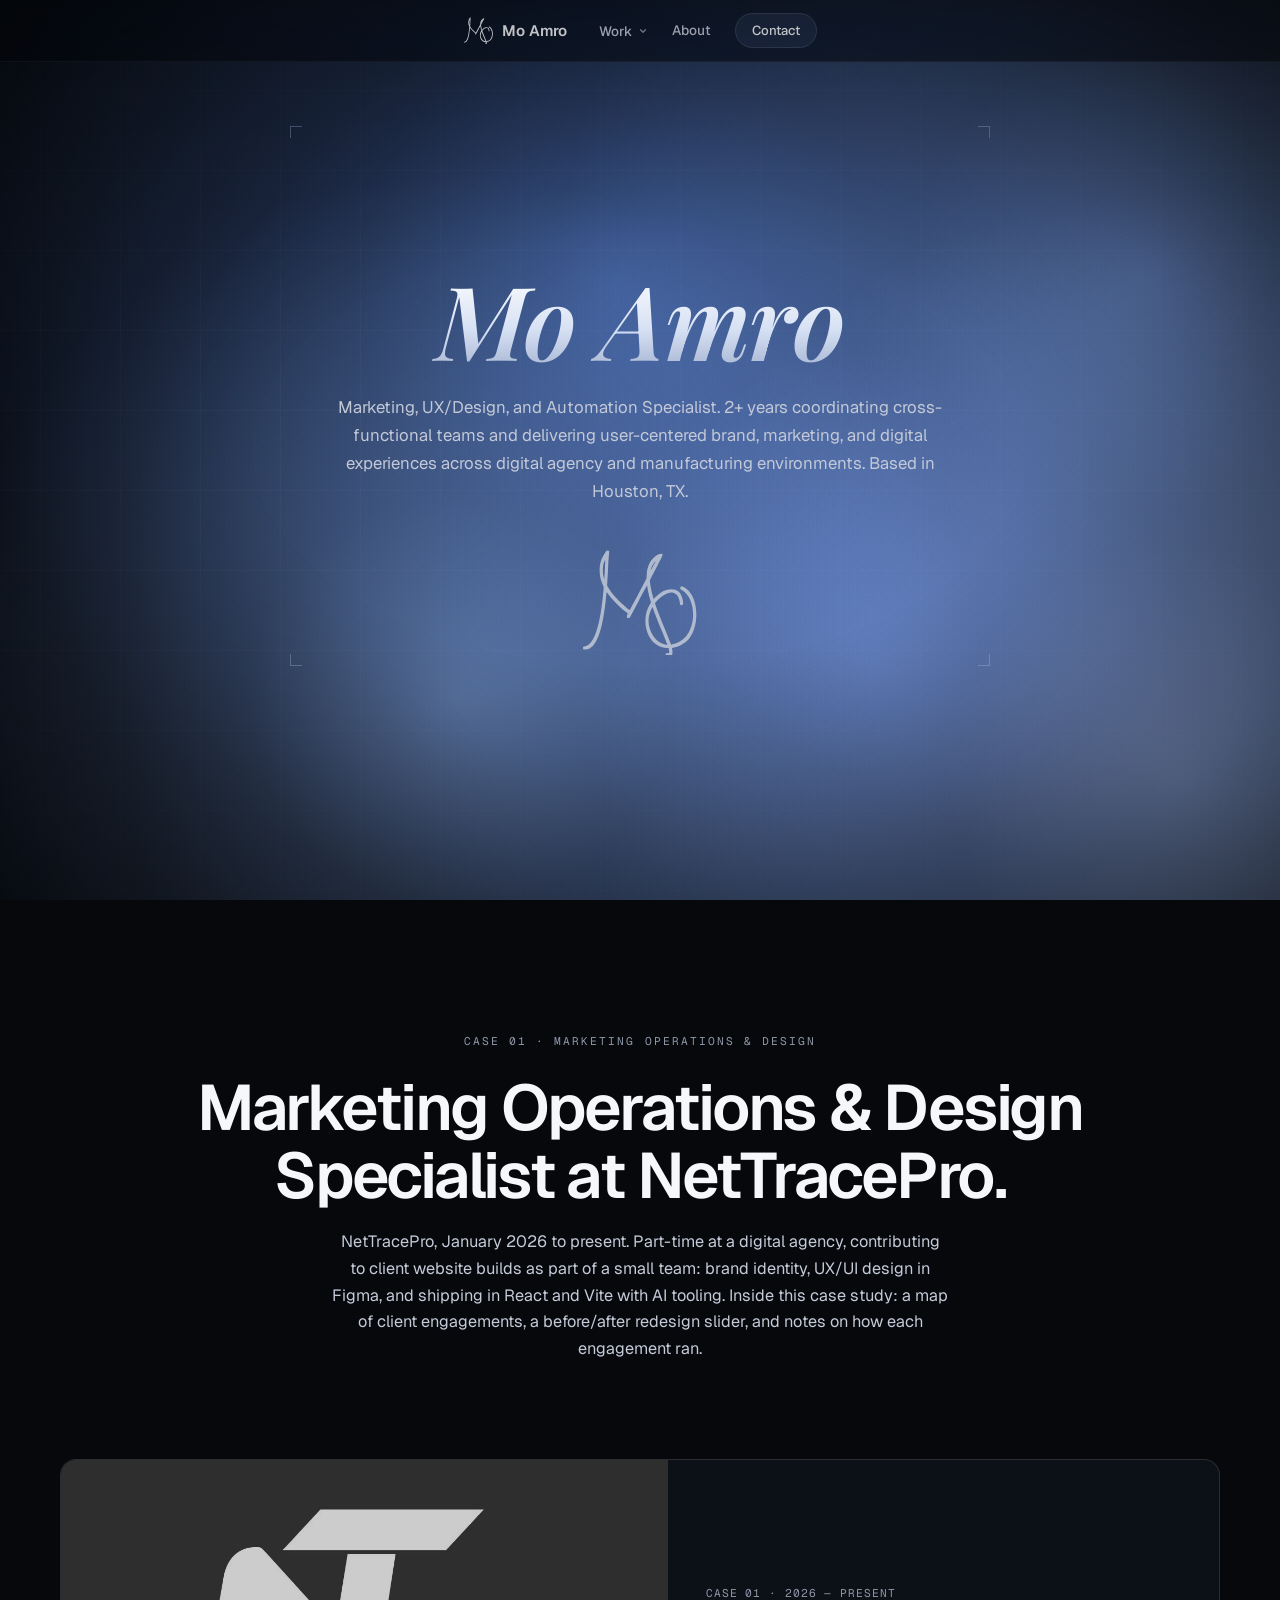
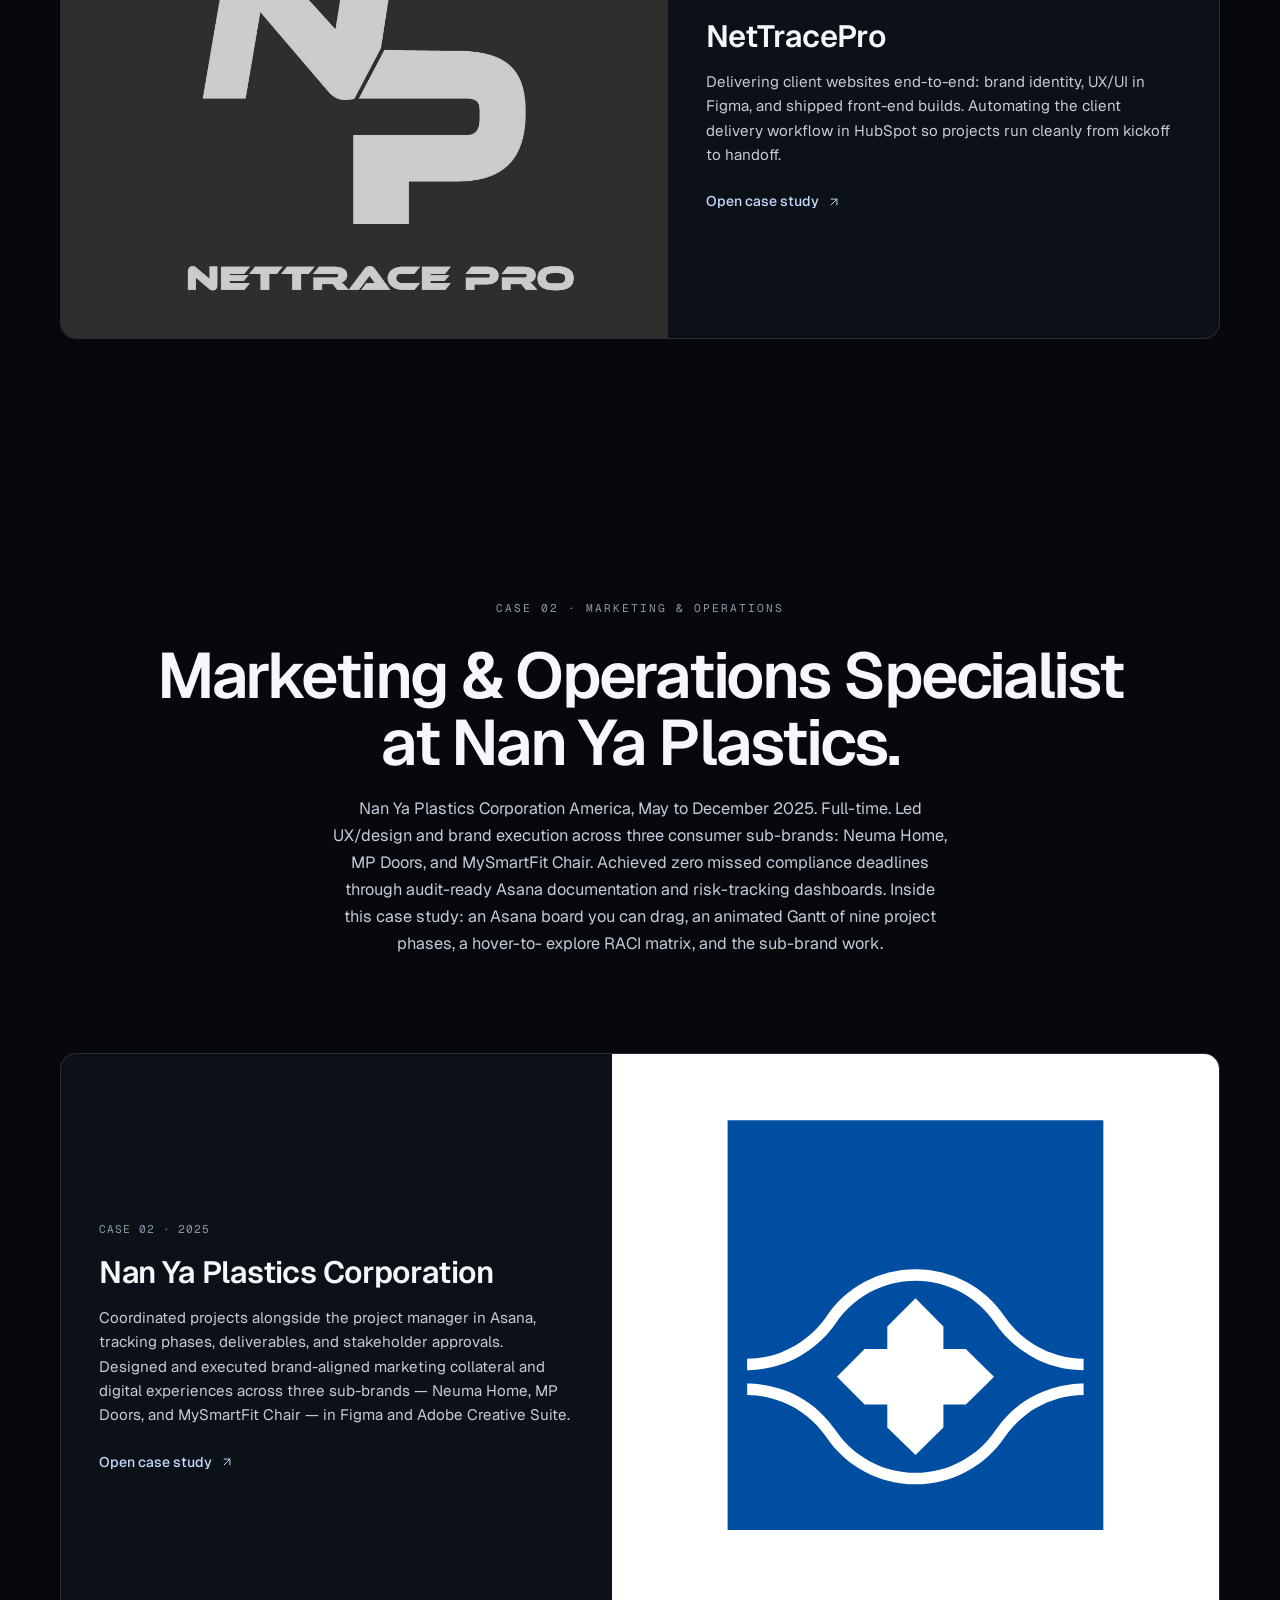
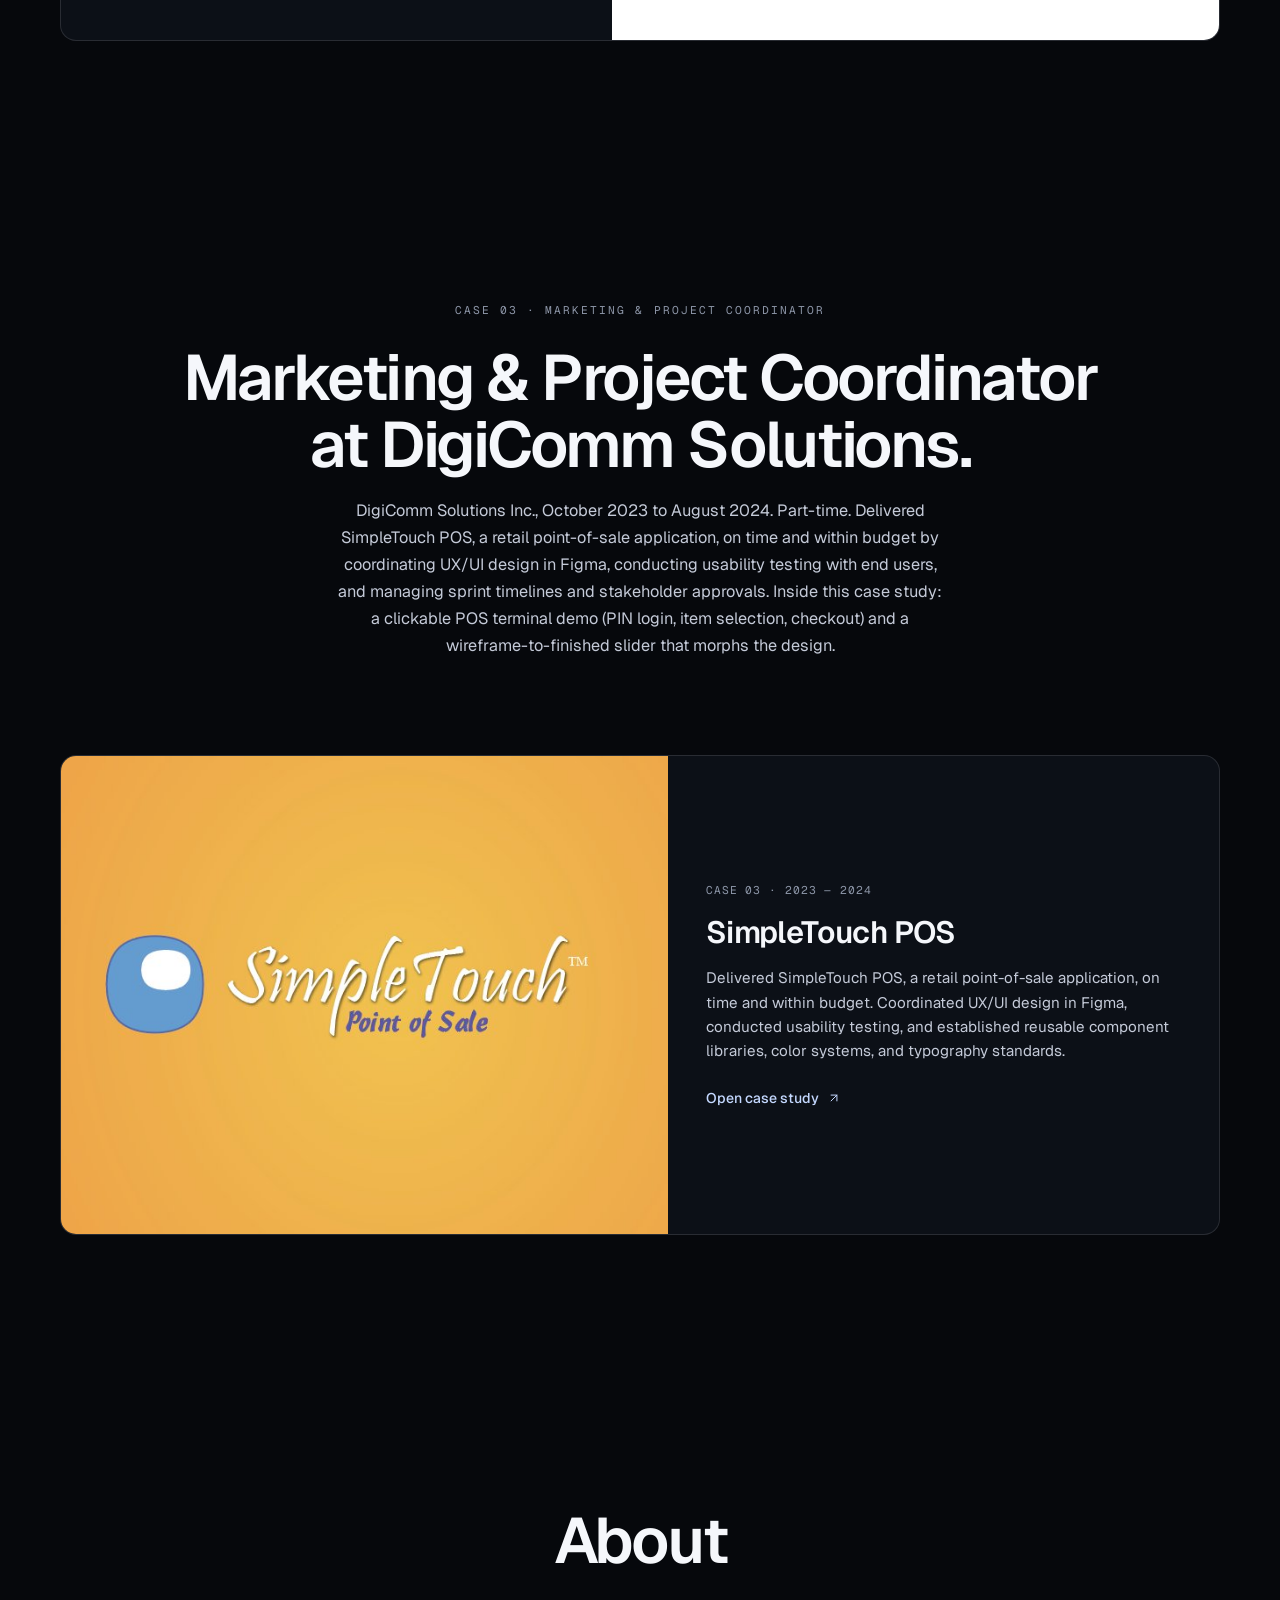
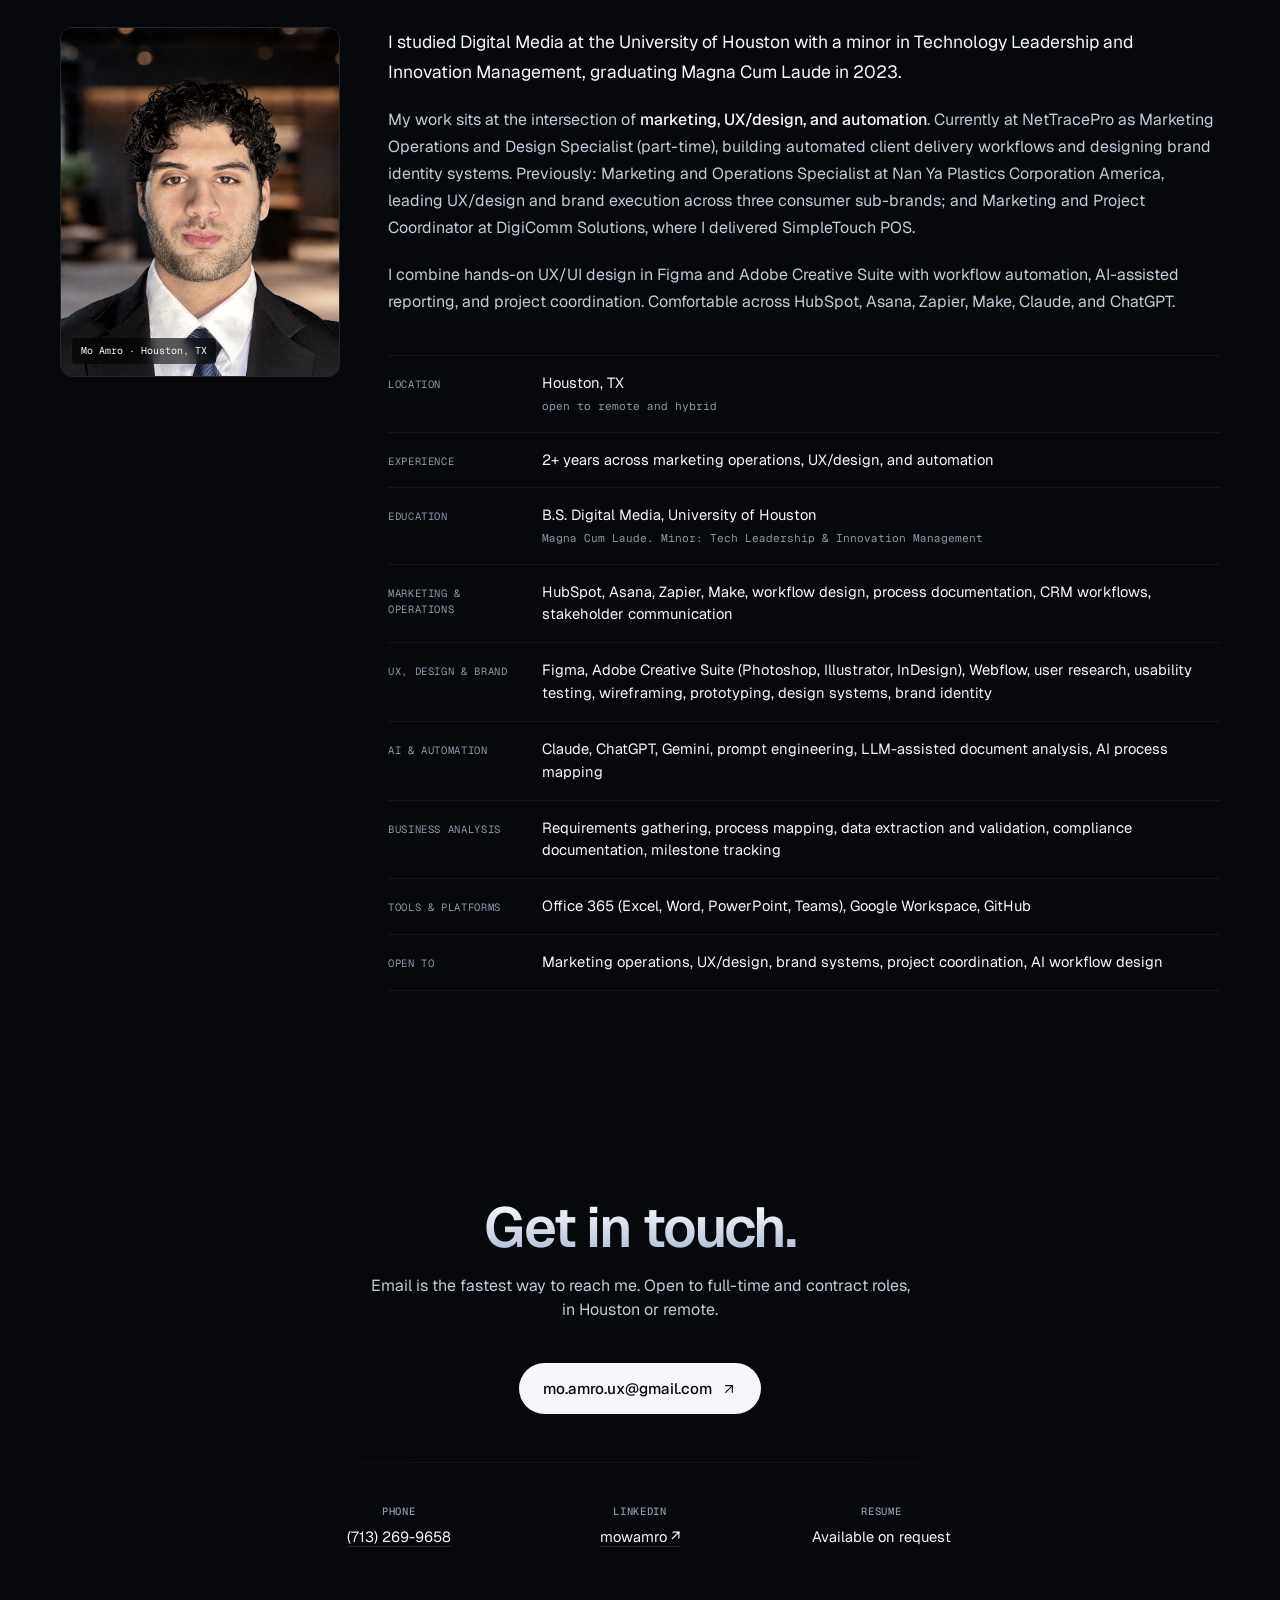
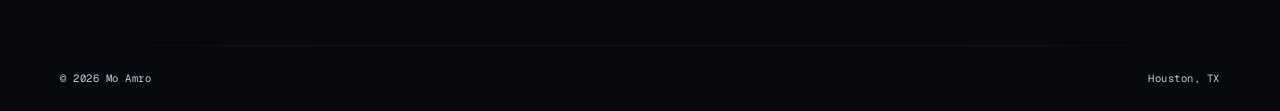
==== commit 49c1142e: "sss" ====
--- a/index.html
+++ b/index.html
@@ -12,6 +12,7 @@
 </head>
 <body>
 
+<canvas class="ambient-canvas" aria-hidden="true"></canvas>
 <div class="grid-bg"></div>
 
 <nav class="site-nav">
@@ -103,15 +104,10 @@
  <div class="preview-num">CASE 01 · 2026 — PRESENT</div>
  <h3 class="preview-title">NetTracePro</h3>
  <p class="preview-summary">
- Web design and development for client engagements: brand identity
- systems, UX/UI in Figma, and front-end builds. HubSpot for client
- delivery and engagement workflows.
- </p>
- <div class="preview-stats">
- <div class="ps"><strong>5+</strong>Sites shipped</div>
- <div class="ps"><strong>Brand</strong>UX · dev</div>
- <div class="ps"><strong>SMBs</strong>Houston-based</div>
- </div>
+ Delivering client websites end-to-end: brand identity, UX/UI in
+ Figma, and shipped front-end builds. Automating the client delivery
+ workflow in HubSpot so projects run cleanly from kickoff to handoff.
+ </p>
  <div class="preview-cta">
  Open case study
  <svg width="14" height="14" viewBox="0 0 24 24" fill="none" stroke="currentColor" stroke-width="1.7" stroke-linecap="round" stroke-linejoin="round"><path d="M7 17L17 7"/><path d="M7 7h10v10"/></svg>
@@ -144,15 +140,12 @@
  <div class="preview-num">CASE 02 · 2025</div>
  <h3 class="preview-title">Nan Ya Plastics Corporation</h3>
  <p class="preview-summary">
- UX/design and brand execution across three consumer sub-brands:
- Neuma Home, MP Doors, and MySmartFit Chair. Marketing collateral,
- product visuals, and AI-assisted reporting workflows.
- </p>
- <div class="preview-stats">
- <div class="ps"><strong>9</strong>Phases</div>
- <div class="ps"><strong>6</strong>Stakeholders</div>
- <div class="ps"><strong>0</strong>Missed deadlines</div>
- </div>
+ Coordinated projects alongside the project manager in Asana,
+ tracking phases, deliverables, and stakeholder approvals. Designed
+ and executed brand-aligned marketing collateral and digital
+ experiences across three sub-brands &mdash; Neuma Home, MP Doors,
+ and MySmartFit Chair &mdash; in Figma and Adobe Creative Suite.
+ </p>
  <div class="preview-cta">
  Open case study
  <svg width="14" height="14" viewBox="0 0 24 24" fill="none" stroke="currentColor" stroke-width="1.7" stroke-linecap="round" stroke-linejoin="round"><path d="M7 17L17 7"/><path d="M7 7h10v10"/></svg>
@@ -185,15 +178,11 @@
  <div class="preview-num">CASE 03 · 2023 — 2024</div>
  <h3 class="preview-title">SimpleTouch POS</h3>
  <p class="preview-summary">
- Retail point-of-sale application delivered on time and within budget.
- UX/UI design coordination in Figma, usability testing with end users,
- sprint timeline and stakeholder management.
- </p>
- <div class="preview-stats">
- <div class="ps"><strong>4</strong>Sprint cycles</div>
- <div class="ps"><strong>1</strong>Component library</div>
- <div class="ps"><strong>2</strong>Surfaces (POS + mobile)</div>
- </div>
+ Delivered SimpleTouch POS, a retail point-of-sale application, on
+ time and within budget. Coordinated UX/UI design in Figma, conducted
+ usability testing, and established reusable component libraries,
+ color systems, and typography standards.
+ </p>
  <div class="preview-cta">
  Open case study
  <svg width="14" height="14" viewBox="0 0 24 24" fill="none" stroke="currentColor" stroke-width="1.7" stroke-linecap="round" stroke-linejoin="round"><path d="M7 17L17 7"/><path d="M7 7h10v10"/></svg>
--- a/assets/site.css
+++ b/assets/site.css
@@ -3,7 +3,7 @@
    Cinematic landing + three interactive case study experiences
    ============================================================ */
 
-@import url('https://fonts.googleapis.com/css2?family=Geist:wght@300;400;500;600;700;800;900&family=Geist+Mono:wght@400;500;600&display=swap');
+@import url('https://fonts.googleapis.com/css2?family=Geist:wght@300;400;500;600;700;800;900&family=Geist+Mono:wght@400;500;600&family=Playfair+Display:ital,wght@0,400..900;1,400..900&display=swap');
 
 :root {
   --bg:        #06080c;
@@ -90,6 +90,24 @@
   background-image: url("data:image/svg+xml;utf8,<svg xmlns='http://www.w3.org/2000/svg' width='220' height='220'><filter id='n'><feTurbulence type='fractalNoise' baseFrequency='0.92' numOctaves='2' stitchTiles='stitch'/><feColorMatrix values='0 0 0 0 0 0 0 0 0 0 0 0 0 0 0 0 0 0 0.4 0'/></filter><rect width='100%' height='100%' filter='url(%23n)' opacity='0.5'/></svg>");
   opacity: 0.22; mix-blend-mode: overlay;
   pointer-events: none; z-index: 1000;
+}
+
+/* ============== AMBIENT CANVAS (full page, behind everything) ==============
+   Extends the hero's drifting-light-blob aesthetic across the entire page,
+   at lower intensity. Fixed to the viewport so it doesn't bloat with page
+   height — only the visible area paints each frame. Same blue palette as
+   the hero so it reads as one continuous atmosphere, not two effects. */
+.ambient-canvas {
+  position: fixed;
+  top: 0; left: 0;
+  width: 100vw;
+  height: 100vh;
+  pointer-events: none;
+  z-index: 0;
+  display: block;
+}
+@media (prefers-reduced-motion: reduce) {
+  .ambient-canvas { display: none; }
 }
 
 /* ============== CINEMATIC HERO CANVAS (landing hero) ==============
@@ -292,11 +310,12 @@
 }
 
 h1.headline {
-  font-family: var(--display);
+  font-family: 'Playfair Display', Georgia, serif;
   font-weight: 600;
-  font-size: clamp(2.5rem, 7vw, 5.5rem);
+  font-style: italic;
+  font-size: clamp(2.8rem, 8vw, 6.5rem);
   line-height: 1.0;
-  letter-spacing: -0.04em;
+  letter-spacing: -0.015em;
   margin-bottom: 1.5rem;
   background: linear-gradient(180deg, #ffffff 0%, #d8e2f5 60%, #aab8d4 100%);
   -webkit-background-clip: text;
@@ -494,11 +513,19 @@
 .preview-visual.is-logo.is-logo--white {
   background: #ffffff;
 }
-/* Modifier: orange gradient — matches the SimpleTouch logo's embedded
-   orange gradient so the contained image blends edge-to-edge with the
-   card frame instead of floating on a dark backdrop. */
+/* Modifier: orange variant — SimpleTouch. The logo PNG already contains
+   its own orange gradient, so the card has no CSS background of its own.
+   The image fills the frame edge-to-edge below. */
 .preview-visual.is-logo.is-logo--orange {
-  background: linear-gradient(135deg, #F8B040 0%, #E89020 100%);
+  background: transparent;
+}
+.preview-visual.is-logo.is-logo--orange img {
+  /* Override the contained sizing — for SimpleTouch we want the logo's
+     own embedded orange field to BE the card, so the image fills the
+     full frame and no dark backdrop bleeds through at the edges. */
+  width: 100%;
+  height: 100%;
+  object-fit: cover;
 }
 .preview-visual.is-logo img {
   /* Contain ensures the entire logo image is visible — no cropping of
@@ -679,17 +706,6 @@
   text-align: center;
   overflow: hidden;
 }
-section.contact::before {
-  content: "";
-  position: absolute;
-  top: 0; left: 50%;
-  transform: translateX(-50%);
-  width: 70%; height: 70%;
-  background: radial-gradient(ellipse 50% 100% at 50% 0%, var(--accent-bleed) 0%, transparent 70%);
-  pointer-events: none;
-  opacity: 0.5;
-  z-index: -1;
-}
 .contact-headline {
   font-family: var(--display);
   font-weight: 600;
@@ -726,7 +742,8 @@
 .contact-meta {
   margin-top: 3rem;
   padding-top: 2.5rem;
-  border-top: 1px solid var(--line);
+  border-top: 1px solid transparent;
+  border-image: linear-gradient(90deg, transparent 0%, var(--line) 25%, var(--line) 75%, transparent 100%) 1;
   display: grid;
   grid-template-columns: 1fr;
   gap: 1.5rem;
@@ -756,7 +773,8 @@
 footer.site-footer {
   position: relative;
   z-index: 5;
-  border-top: 1px solid var(--line);
+  border-top: 1px solid transparent;
+  border-image: linear-gradient(90deg, transparent 0%, var(--line) 25%, var(--line) 75%, transparent 100%) 1;
   padding: 1.5rem var(--gutter);
   display: flex;
   justify-content: space-between;
